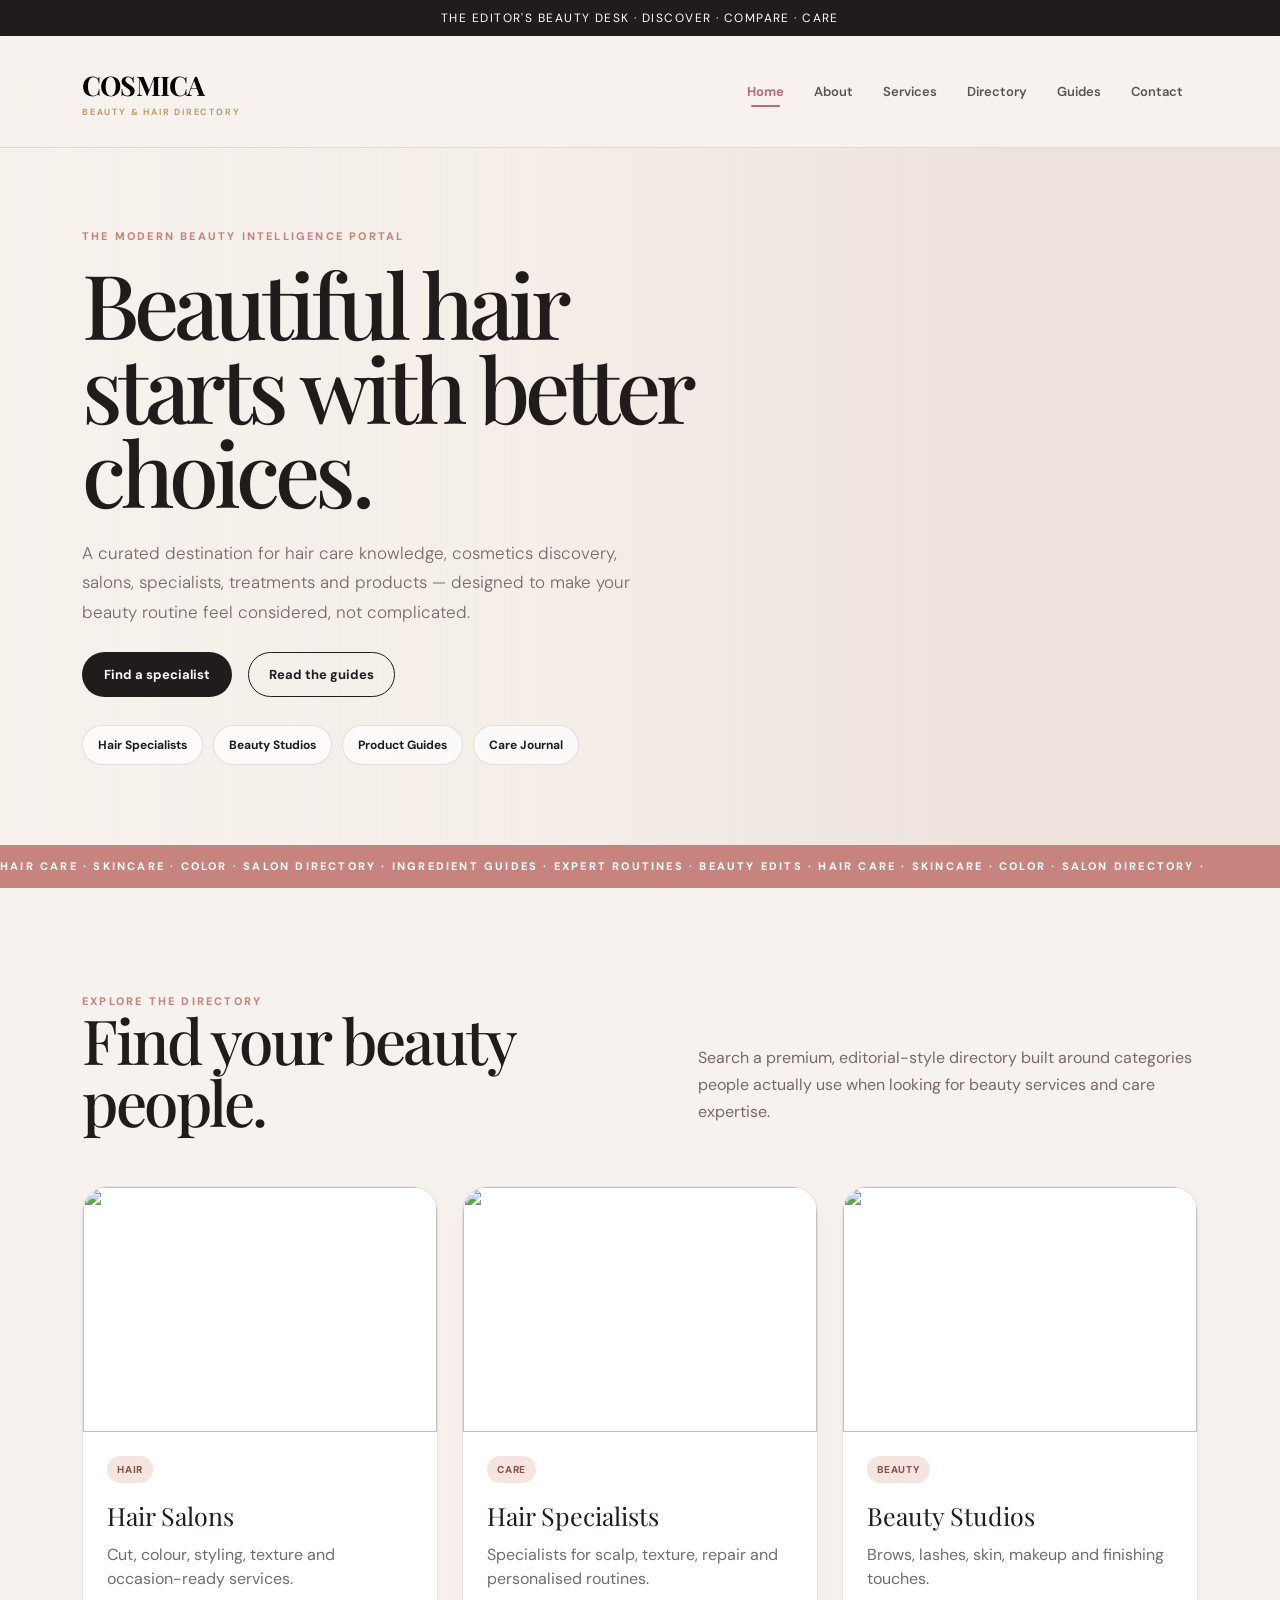
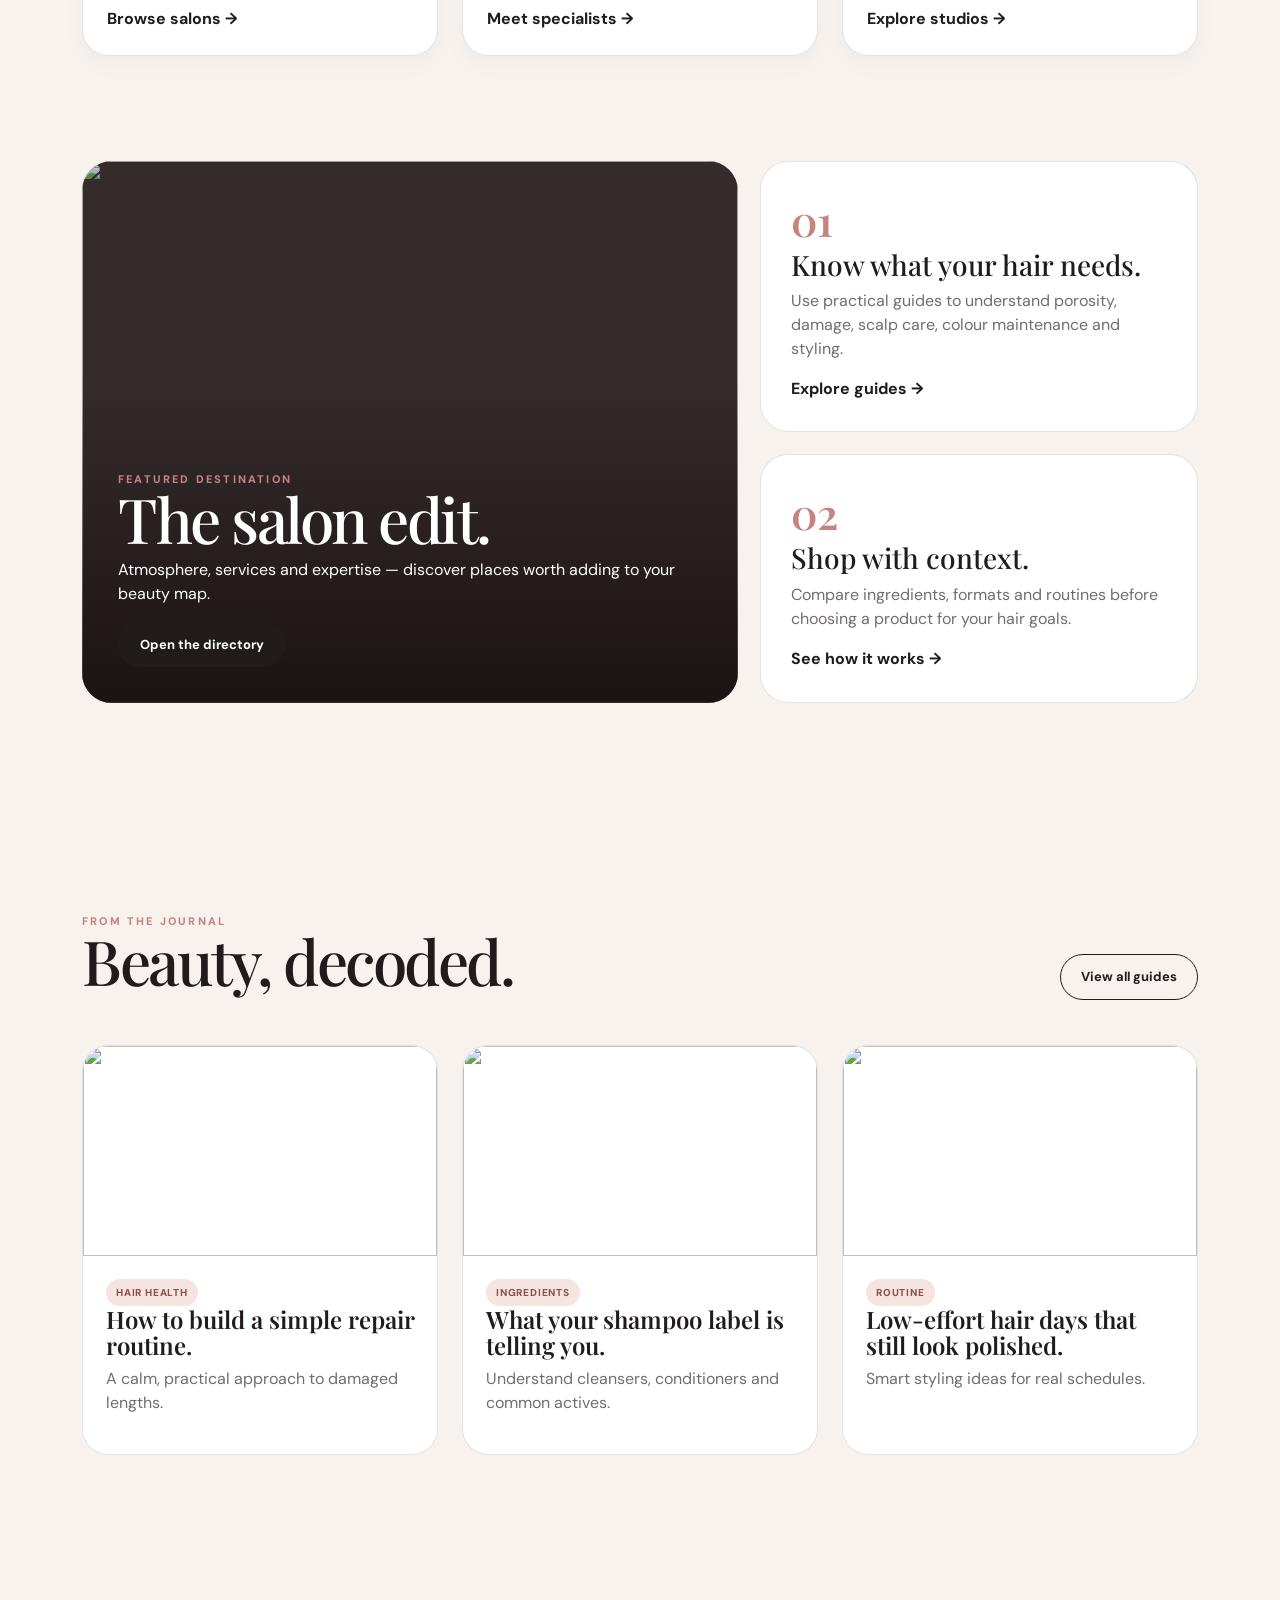
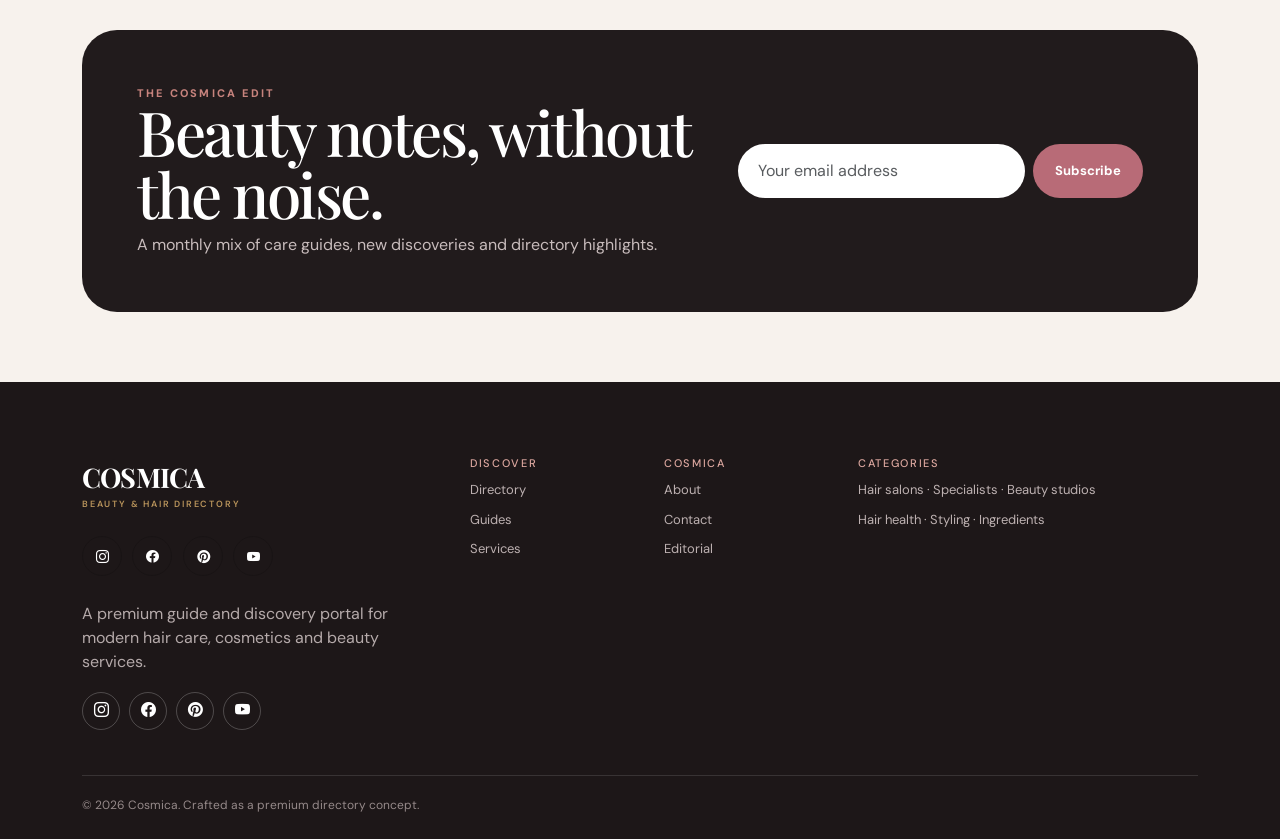
==== index.html @ f4cd4706 "first commit" ====
<!doctype html><html lang="en"><head><meta charset="utf-8"><meta name="viewport" content="width=device-width,initial-scale=1"><meta name="description" content="Cosmica — premium cosmetics and hair care guide and directory portal."><title>Cosmica — Beauty, Hair & Care Directory</title><link href="https://cdn.jsdelivr.net/npm/bootstrap@5.3.3/dist/css/bootstrap.min.css" rel="stylesheet"><link rel="stylesheet" href="assets/css/style.css"><link rel="stylesheet" href="https://cdn.jsdelivr.net/npm/bootstrap-icons@1.11.3/font/bootstrap-icons.min.css">  <link rel="icon" type="image/svg+xml" href="assets/favicon.svg">
</head><body>
<div class="announcement">THE EDITOR'S BEAUTY DESK · DISCOVER · COMPARE · CARE</div>
<nav class="navbar navbar-expand-lg sticky-top"><div class="container py-3"><a class="navbar-brand" href="index.html">COSMICA<small>BEAUTY & HAIR DIRECTORY</small></a><button class="navbar-toggler" data-bs-toggle="collapse" data-bs-target="#nav"><span class="navbar-toggler-icon"></span></button><div id="nav" class="collapse navbar-collapse"><ul class="navbar-nav ms-auto align-items-lg-center"><li><a class="nav-link" href="index.html" active" aria-current="page">Home</a></li><li><a class="nav-link" href="about.html">About</a></li><li><a class="nav-link" href="services.html">Services</a></li><li><a class="nav-link" href="directory.html">Directory</a></li><li><a class="nav-link" href="guides.html">Guides</a></li><li><a class="nav-link" href="contact.html">Contact</a></li></ul></div></div></nav>
<header class="hero"><div class="container"><div class="hero-content reveal"><div class="eyebrow">The modern beauty intelligence portal</div><h1>Beautiful hair starts with better choices.</h1><p class="lead">A curated destination for hair care knowledge, cosmetics discovery, salons, specialists, treatments and products — designed to make your beauty routine feel considered, not complicated.</p><div class="d-flex flex-wrap gap-3 mt-4"><a class="btn-premium" href="directory.html">Find a specialist</a><a class="btn-outline-premium" href="guides.html">Read the guides</a></div><div class="hero-pills"><span class="pill">Hair Specialists</span><span class="pill">Beauty Studios</span><span class="pill">Product Guides</span><span class="pill">Care Journal</span></div></div></div></header>
<div class="marquee"><span>HAIR CARE · SKINCARE · COLOR · SALON DIRECTORY · INGREDIENT GUIDES · EXPERT ROUTINES · BEAUTY EDITS · HAIR CARE · SKINCARE · COLOR · SALON DIRECTORY · </span></div>
<section class="section"><div class="container"><div class="section-head reveal"><div><div class="eyebrow">Explore the directory</div><h2>Find your beauty people.</h2></div><p>Search a premium, editorial-style directory built around categories people actually use when looking for beauty services and care expertise.</p></div><div class="row g-4"><div class="col-lg-4 reveal"><div class="directory-card"><img class="card-img" src="https://images.unsplash.com/photo-1560066984-138dadb4c035?auto=format&fit=crop&w=1000&q=85"><div class="card-body"><span class="tag">Hair</span><div class="card-title">Hair Salons</div><p class="muted">Cut, colour, styling, texture and occasion-ready services.</p><a href="directory.html" class="fw-bold">Browse salons →</a></div></div></div><div class="col-lg-4 reveal"><div class="directory-card"><img class="card-img" src="https://images.unsplash.com/photo-1595476108010-b4d1f102b1b1?auto=format&fit=crop&w=1000&q=85"><div class="card-body"><span class="tag">Care</span><div class="card-title">Hair Specialists</div><p class="muted">Specialists for scalp, texture, repair and personalised routines.</p><a href="directory.html" class="fw-bold">Meet specialists →</a></div></div></div><div class="col-lg-4 reveal"><div class="directory-card"><img class="card-img" src="https://images.unsplash.com/photo-1596462502278-27bfdc403348?auto=format&fit=crop&w=1000&q=85"><div class="card-body"><span class="tag">Beauty</span><div class="card-title">Beauty Studios</div><p class="muted">Brows, lashes, skin, makeup and finishing touches.</p><a href="directory.html" class="fw-bold">Explore studios →</a></div></div></div></div></div></section>
<section class="section pt-0"><div class="container"><div class="feature-grid"><div class="feature-panel reveal"><img src="https://images.unsplash.com/photo-1521590832167-7bcbfaa6381f?auto=format&fit=crop&w=1200&q=85"><div class="overlay"><span class="eyebrow">Featured destination</span><h2 class="text-white">The salon edit.</h2><p>Atmosphere, services and expertise — discover places worth adding to your beauty map.</p><a class="btn-premium align-self-start" href="directory.html">Open the directory</a></div></div><div class="mini-stack"><div class="mini-card reveal"><div class="num">01</div><h3 class="serif">Know what your hair needs.</h3><p class="muted">Use practical guides to understand porosity, damage, scalp care, colour maintenance and styling.</p><a class="fw-bold" href="guides.html">Explore guides →</a></div><div class="mini-card reveal"><div class="num">02</div><h3 class="serif">Shop with context.</h3><p class="muted">Compare ingredients, formats and routines before choosing a product for your hair goals.</p><a class="fw-bold" href="services.html">See how it works →</a></div></div></div></div></section>
<section class="section"><div class="container"><div class="section-head reveal"><div><div class="eyebrow">From the journal</div><h2>Beauty, decoded.</h2></div><a href="guides.html" class="btn-outline-premium">View all guides</a></div><div class="row g-4"><div class="col-md-4 reveal"><article class="article"><img src="https://images.unsplash.com/photo-1522337360788-8b13dee7a37e?auto=format&fit=crop&w=1000&q=85"><div class="article-body"><span class="tag">Hair health</span><h3>How to build a simple repair routine.</h3><p class="muted">A calm, practical approach to damaged lengths.</p></div></article></div><div class="col-md-4 reveal"><article class="article"><img src="https://images.unsplash.com/photo-1556229010-6c3f2c9ca5f8?auto=format&fit=crop&w=1000&q=85"><div class="article-body"><span class="tag">Ingredients</span><h3>What your shampoo label is telling you.</h3><p class="muted">Understand cleansers, conditioners and common actives.</p></div></article></div><div class="col-md-4 reveal"><article class="article"><img src="https://images.unsplash.com/photo-1598440947619-2c35fc9aa908?auto=format&fit=crop&w=1000&q=85"><div class="article-body"><span class="tag">Routine</span><h3>Low-effort hair days that still look polished.</h3><p class="muted">Smart styling ideas for real schedules.</p></div></article></div></div></div></section>
<section class="section-sm"><div class="container"><div class="newsletter reveal"><div class="row align-items-center g-4"><div class="col-lg-7"><div class="eyebrow">The Cosmica edit</div><h2 class="text-white mb-2">Beauty notes, without the noise.</h2><p class="mb-0" style="color:#c8bcbc">A monthly mix of care guides, new discoveries and directory highlights.</p></div><div class="col-lg-5"><form class="d-flex gap-2"><input class="form-control" placeholder="Your email address"><button class="btn-premium subscribe-btn" type="button">Subscribe</button></form></div></div></div></div></section>
<footer class="footer"><div class="container"><div class="row g-5"><div class="col-lg-4 footer-col-responsive"><div class="navbar-brand text-white">COSMICA<small>BEAUTY & HAIR DIRECTORY</small>
<div class="cosmica-socials-final footer-social-final mt-3">
  <a href="#" aria-label="Instagram"><i class="bi bi-instagram"></i></a>
  <a href="#" aria-label="Facebook"><i class="bi bi-facebook"></i></a>
  <a href="#" aria-label="Pinterest"><i class="bi bi-pinterest"></i></a>
  <a href="#" aria-label="YouTube"><i class="bi bi-youtube"></i></a>
</div>
</div><p class="mt-3" style="color:#b5aaaa;max-width:330px">A premium guide and discovery portal for modern hair care, cosmetics and beauty services.</p><div class="cosmica-socials footer-socials"><a href="#" aria-label="Instagram"><i class="bi bi-instagram"></i></a><a href="#" aria-label="Facebook"><i class="bi bi-facebook"></i></a><a href="#" aria-label="Pinterest"><i class="bi bi-pinterest"></i></a><a href="#" aria-label="YouTube"><i class="bi bi-youtube"></i></a></div></div><div class="col-6 col-lg-2 footer-col-responsive"><h6>Discover</h6><a href="directory.html">Directory</a><a href="guides.html">Guides</a><a href="services.html">Services</a></div><div class="col-6 col-lg-2 footer-col-responsive"><h6>Cosmica</h6><a href="about.html">About</a><a href="contact.html">Contact</a><a href="#">Editorial</a></div><div class="col-lg-4 footer-col-responsive"><h6>Categories</h6><a href="directory.html">Hair salons · Specialists · Beauty studios</a><a href="guides.html">Hair health · Styling · Ingredients</a></div></div><div class="footer-bottom">© <span data-year></span> Cosmica. Crafted as a premium directory concept.</div></div></footer><button class="scroll-top">↑</button><script src="https://cdn.jsdelivr.net/npm/bootstrap@5.3.3/dist/js/bootstrap.bundle.min.js"></script><script src="assets/js/main.js"></script></body></html>
---- assets/css/style.css ----
@import url('https://fonts.googleapis.com/css2?family=DM+Sans:wght@400;500;600;700&family=Playfair+Display:wght@500;600;700&display=swap');
:root{--ink:#211b1c;--cream:#f7f2ed;--rose:#c7837d;--rose2:#e7b7ae;--gold:#b9945b;--muted:#766b6b;--white:#fff;--line:rgba(33,27,28,.12);--shadow:0 24px 70px rgba(47,28,29,.12)}*{box-sizing:border-box}html{scroll-behavior:smooth}body{margin:0;background:var(--cream);color:var(--ink);font-family:'DM Sans',sans-serif}a{text-decoration:none;color:inherit}.serif{font-family:'Playfair Display',serif}.announcement{background:var(--ink);color:#fff;text-align:center;padding:9px;font-size:12px;letter-spacing:.12em;text-transform:uppercase}.navbar{background:rgba(247,242,237,.88);backdrop-filter:blur(18px);border-bottom:1px solid var(--line)}.navbar-brand{font-family:'Playfair Display',serif;font-size:27px;font-weight:700;letter-spacing:-.03em}.navbar-brand small{font:600 9px 'DM Sans';letter-spacing:.2em;display:block;color:var(--gold)}.nav-link{font-size:13px;font-weight:600;margin:0 7px}.nav-link:hover{color:var(--rose)}.btn-premium{background:var(--ink);color:#fff;border:0;border-radius:100px;padding:13px 22px;font-weight:700;font-size:13px}.btn-premium:hover{background:var(--rose);color:#fff}.btn-outline-premium{border:1px solid var(--ink);border-radius:100px;padding:12px 20px;font-weight:700;font-size:13px}.hero{min-height:690px;display:flex;align-items:center;position:relative;overflow:hidden;background:#eee2dc}.hero:before{content:'';position:absolute;inset:0;background:linear-gradient(90deg,rgba(247,242,237,.98) 0%,rgba(247,242,237,.75) 42%,rgba(247,242,237,.05) 78%),url('https://images.unsplash.com/photo-1522335789203-aabd1fc54bc9?auto=format&fit=crop&w=1800&q=85') center/cover}.hero-content{position:relative;z-index:1;max-width:620px;padding:80px 0}.eyebrow{font-size:11px;letter-spacing:.2em;text-transform:uppercase;font-weight:800;color:var(--rose)}h1{font-family:'Playfair Display',serif;font-size:clamp(52px,7vw,92px);line-height:.94;letter-spacing:-.055em;margin:17px 0 25px}h2{font-family:'Playfair Display',serif;font-size:clamp(38px,5vw,62px);line-height:1;letter-spacing:-.04em}.lead{font-size:17px;line-height:1.75;color:var(--muted);max-width:570px}.hero-pills{display:flex;gap:10px;flex-wrap:wrap;margin-top:28px}.pill{padding:10px 15px;background:rgba(255,255,255,.7);border:1px solid var(--line);border-radius:100px;font-size:12px;font-weight:700}.section{padding:105px 0}.section-sm{padding:70px 0}.section-head{display:flex;justify-content:space-between;gap:30px;align-items:end;margin-bottom:45px}.section-head p{max-width:500px;color:var(--muted);line-height:1.7}.directory-card{height:100%;background:#fff;border:1px solid var(--line);border-radius:26px;overflow:hidden;transition:.35s;box-shadow:0 8px 25px rgba(0,0,0,.03)}.directory-card:hover{transform:translateY(-8px);box-shadow:var(--shadow)}.card-img{height:245px;object-fit:cover;width:100%}.card-body{padding:24px}.tag{display:inline-flex;padding:6px 10px;border-radius:100px;background:#f5e4e0;color:#8b514d;font-size:10px;font-weight:800;text-transform:uppercase;letter-spacing:.08em}.card-title{font-family:'Playfair Display',serif;font-size:25px;margin:14px 0 8px}.muted{color:var(--muted)}.rating{font-size:12px;color:#a27439}.feature-grid{display:grid;grid-template-columns:1.2fr .8fr;gap:22px}.feature-panel{border-radius:30px;overflow:hidden;position:relative;min-height:520px;background:#342b2c;color:#fff}.feature-panel img{width:100%;height:100%;object-fit:cover;opacity:.78}.feature-panel .overlay{position:absolute;inset:0;background:linear-gradient(0deg,rgba(20,13,14,.8),transparent 60%);padding:36px;display:flex;flex-direction:column;justify-content:end}.mini-stack{display:grid;gap:22px}.mini-card{background:#fff;border:1px solid var(--line);border-radius:28px;padding:30px;min-height:249px}.mini-card .num{font:600 42px 'Playfair Display';color:var(--rose)}.article{background:#fff;border-radius:26px;overflow:hidden;border:1px solid var(--line);height:100%}.article img{height:210px;width:100%;object-fit:cover}.article-body{padding:23px}.article-body h3{font:600 24px 'Playfair Display';line-height:1.1}.newsletter{background:var(--ink);color:#fff;border-radius:35px;padding:55px}.newsletter .form-control{border-radius:100px;padding:15px 20px;border:0}.footer{background:#1d1718;color:#fff;padding:75px 0 25px}.footer a{color:#bdb1b1;font-size:13px;display:block;margin:10px 0}.footer h6{font-size:11px;letter-spacing:.15em;text-transform:uppercase;color:#dca79f}.footer-bottom{border-top:1px solid rgba(255,255,255,.12);margin-top:45px;padding-top:20px;color:#958989;font-size:12px}.page-hero{padding:95px 0;background:linear-gradient(135deg,#efe0da,#f8f4f0);border-bottom:1px solid var(--line)}.page-hero h1{font-size:clamp(48px,7vw,78px);margin-bottom:18px}.filterbar{background:#fff;border:1px solid var(--line);padding:15px;border-radius:100px;display:flex;gap:10px;align-items:center}.filterbar input,.filterbar select{border:0;background:transparent;outline:0;font-size:13px;padding:8px 14px}.stat{padding:25px;border:1px solid var(--line);border-radius:22px;background:#fff}.stat strong{display:block;font:600 42px 'Playfair Display'}.faq{border-bottom:1px solid var(--line);padding:22px 0}.faq summary{cursor:pointer;font:600 21px 'Playfair Display'}.faq p{color:var(--muted);line-height:1.7;max-width:750px;padding-top:12px}.contact-box{background:#fff;border-radius:30px;padding:40px;border:1px solid var(--line)}.form-control,.form-select{border-radius:14px;padding:13px 15px;border:1px solid var(--line);background:#fff}.scroll-top{position:fixed;right:22px;bottom:22px;width:44px;height:44px;border-radius:50%;border:0;background:var(--ink);color:#fff;z-index:20;opacity:0;transform:translateY(15px);transition:.3s}.scroll-top.show{opacity:1;transform:none}.reveal{opacity:0;transform:translateY(30px);transition:.7s ease}.reveal.visible{opacity:1;transform:none}.marquee{overflow:hidden;white-space:nowrap;background:var(--rose);color:#fff;padding:13px 0;font-size:11px;font-weight:800;letter-spacing:.2em}.marquee span{display:inline-block;padding-right:50px;animation:marquee 24s linear infinite}@keyframes marquee{to{transform:translateX(-100%)}}@media(max-width:991px){.hero{min-height:650px}.hero:before{background:linear-gradient(90deg,rgba(247,242,237,.98),rgba(247,242,237,.72)),url('https://images.unsplash.com/photo-1522335789203-aabd1fc54bc9?auto=format&fit=crop&w=1400&q=80') center/cover}.feature-grid{grid-template-columns:1fr}.section{padding:75px 0}.navbar .btn-premium{margin-top:10px}.filterbar{border-radius:20px;flex-wrap:wrap}.filterbar input,.filterbar select{width:100%;border-bottom:1px solid var(--line)}}@media(max-width:575px){h1{font-size:52px}.hero-content{padding:55px 0}.section-head{display:block}.section-head h2{margin-bottom:18px}.newsletter{padding:35px 22px}.page-hero{padding:70px 0}}

/* ================= COSMICA REQUESTED UPDATES ================= */
/* 1. Home subscribe button */
.newsletter .subscribe-btn{background:#b86b77!important;color:#fff!important;border-color:#b86b77!important}
.newsletter .subscribe-btn:hover{background:#8f4f5b!important;border-color:#8f4f5b!important;color:#fff!important}
/* 4. Active menu */
.nav-link.active{color:#b86b77!important;font-weight:800!important;position:relative}
.nav-link.active:after{content:"";position:absolute;left:7px;right:7px;bottom:2px;height:2px;background:#b86b77;border-radius:5px}
/* 5. Footer responsive */
@media (min-width:576px) and (max-width:991.98px){.footer .row>.footer-col-responsive{width:50%!important;flex:0 0 50%!important}}
@media (max-width:575.98px){.footer .row>.footer-col-responsive{width:100%!important;flex:0 0 100%!important}}
/* Social icons */
.cosmica-socials{display:flex;gap:9px;align-items:center;flex-wrap:wrap;margin-top:18px}
.cosmica-socials a{width:38px!important;height:38px;display:inline-flex!important;align-items:center;justify-content:center;border:1px solid rgba(255,255,255,.22);border-radius:50%;color:#fff!important;margin:0!important;font-size:15px!important;transition:all .25s ease}
.cosmica-socials a:hover{background:#b86b77;border-color:#b86b77;color:#fff!important;transform:translateY(-4px)}
/* Related sections */
.related-section{padding:95px 0;background:#f0e7e2}
.related-card{height:100%;background:#fff;border:1px solid var(--line);border-radius:26px;padding:30px;transition:.3s;box-shadow:0 8px 25px rgba(0,0,0,.03)}
.related-card:hover{transform:translateY(-8px);box-shadow:var(--shadow)}
.related-card .related-icon{font-size:30px;color:#c7837d;margin-bottom:20px}
/* Contact map */
.map-section{padding:0 0 95px}
.map-frame{height:430px;border:0;width:100%;border-radius:30px;display:block}
/* Directory submission */
.submission-section{padding:95px 0;background:#211b1c;color:#fff}
.submission-section .submission-box{border:1px solid rgba(255,255,255,.15);border-radius:30px;padding:45px}

/* =========================================================
   COSMICA FINAL UI FIXES
   ========================================================= */

/* 1. Strong active navigation state */
.navbar .nav-link.active,
.navbar .nav-link[aria-current="page"] {
  color: #b86b77 !important;
  font-weight: 700 !important;
  position: relative;
}
.navbar .nav-link.active::after,
.navbar .nav-link[aria-current="page"]::after {
  content: "";
  position: absolute;
  left: .75rem;
  right: .75rem;
  bottom: .15rem;
  height: 2px;
  border-radius: 99px;
  background: #b86b77;
}

/* 3. Contact map / submissions */
.contact-map-section {
  padding-top: 5rem !important;
  padding-bottom: 5rem !important;
}
.contact-map-section .map-wrap {
  height: 100%;
  min-height: 560px;
}
.contact-map-section iframe {
  width: 100%;
  height: 100%;
  min-height: 560px;
  border: 0;
}
.directory-submissions-final {
  margin-top: 0;
  padding: 5rem 0;
}
.cosmica-socials-final {
  display: flex;
  gap: .65rem;
  flex-wrap: wrap;
}
.cosmica-socials-final a {
  width: 40px;
  height: 40px;
  display: inline-flex;
  align-items: center;
  justify-content: center;
  border-radius: 50%;
  border: 1px solid rgba(0,0,0,.15);
  color: inherit;
  text-decoration: none;
  transition: all .25s ease;
}
.cosmica-socials-final a:hover {
  background: #b86b77;
  border-color: #b86b77;
  color: #fff;
  transform: translateY(-4px);
}

/* Remove obsolete Keep Exploring block if present */
.keep-exploring,
.keep-exploring-section,
.cosmica-related-section {
  display: none !important;
}

/* 4. Footer links hover */
footer a:not(.cosmica-socials-final a) {
  transition: color .25s ease, transform .25s ease;
}
footer a:not(.cosmica-socials-final a):hover {
  color: #b86b77 !important;
  transform: translateX(4px);
}

/* 5. Other inner pages: four balanced content sections */
.inner-related-final {
  padding: 5rem 0;
}
.inner-related-final .related-card {
  height: 100%;
  border-radius: 22px;
  overflow: hidden;
  background: #fff;
  box-shadow: 0 15px 45px rgba(25,18,22,.08);
  transition: transform .3s ease, box-shadow .3s ease;
}
.inner-related-final .related-card:hover {
  transform: translateY(-7px);
  box-shadow: 0 24px 55px rgba(25,18,22,.14);
}
.inner-related-final .related-card img {
  width: 100%;
  height: 220px;
  object-fit: cover;
  display: block;
}
.inner-related-final .related-content {
  padding: 1.4rem;
}
.inner-related-final .related-label {
  font-size: .72rem;
  letter-spacing: .12em;
  text-transform: uppercase;
  font-weight: 700;
  opacity: .65;
}
@media (max-width: 991.98px) {
  .contact-map-section .map-wrap,
  .contact-map-section iframe {
    min-height: 420px;
  }
}
@media (max-width: 575.98px) {
  .contact-map-section .map-wrap,
  .contact-map-section iframe {
    min-height: 340px;
  }
}

/* =========================================================
   FINAL PAGE STRUCTURE
   Non-home / non-contact pages: hero + one related-content
   section only. No generic "More from Cosmica" section.
   ========================================================= */
.inner-related-content {
  padding: 5rem 0;
}
.inner-related-card {
  overflow: hidden;
  border-radius: 24px;
  background: #fff;
  box-shadow: 0 18px 50px rgba(25,18,22,.08);
  transition: transform .3s ease, box-shadow .3s ease;
}
.inner-related-card:hover {
  transform: translateY(-8px);
  box-shadow: 0 26px 60px rgba(25,18,22,.14);
}
.inner-related-card img {
  width: 100%;
  height: 230px;
  object-fit: cover;
  display: block;
}
.inner-related-card-body {
  padding: 1.5rem;
}
.inner-related-card-body h3 {
  margin: .5rem 0 1.25rem;
  font-size: 1.35rem;
}
.inner-related-label {
  font-size: .7rem;
  text-transform: uppercase;
  letter-spacing: .14em;
  font-weight: 700;
  opacity: .62;
}
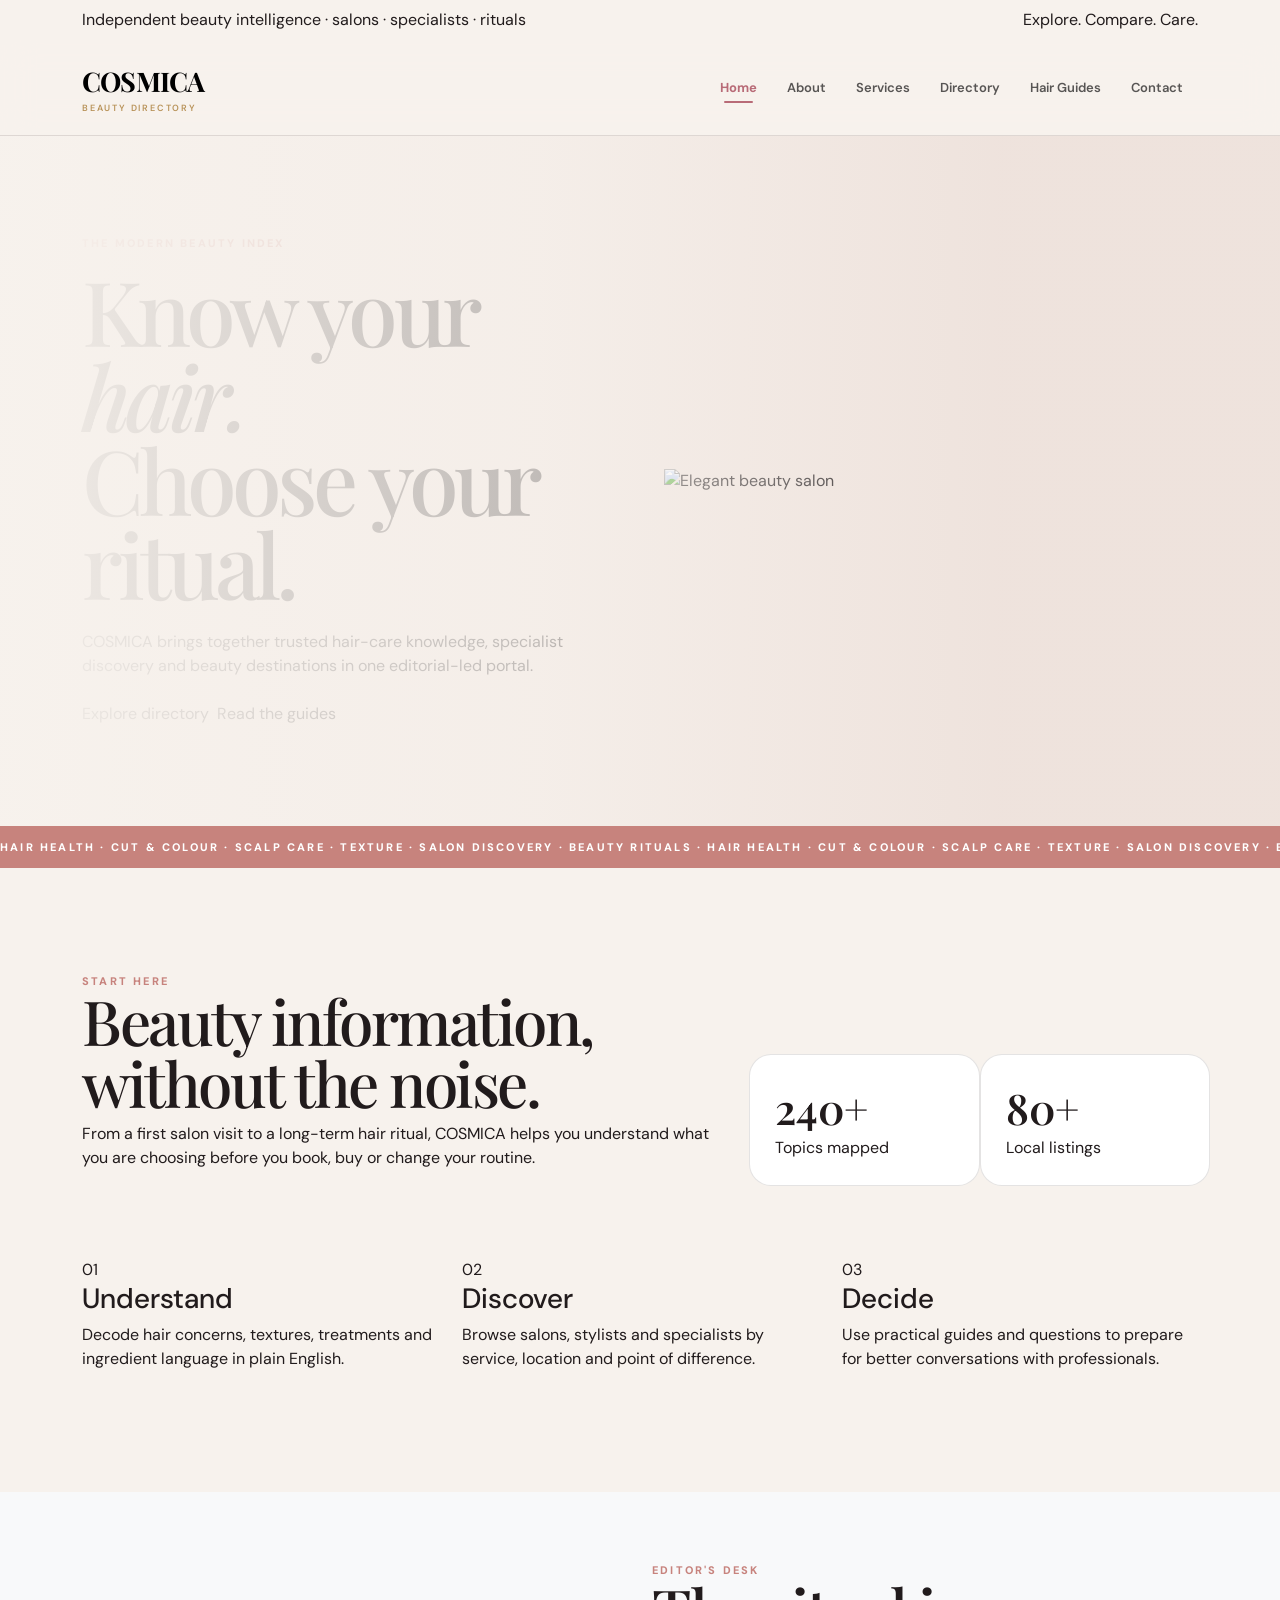
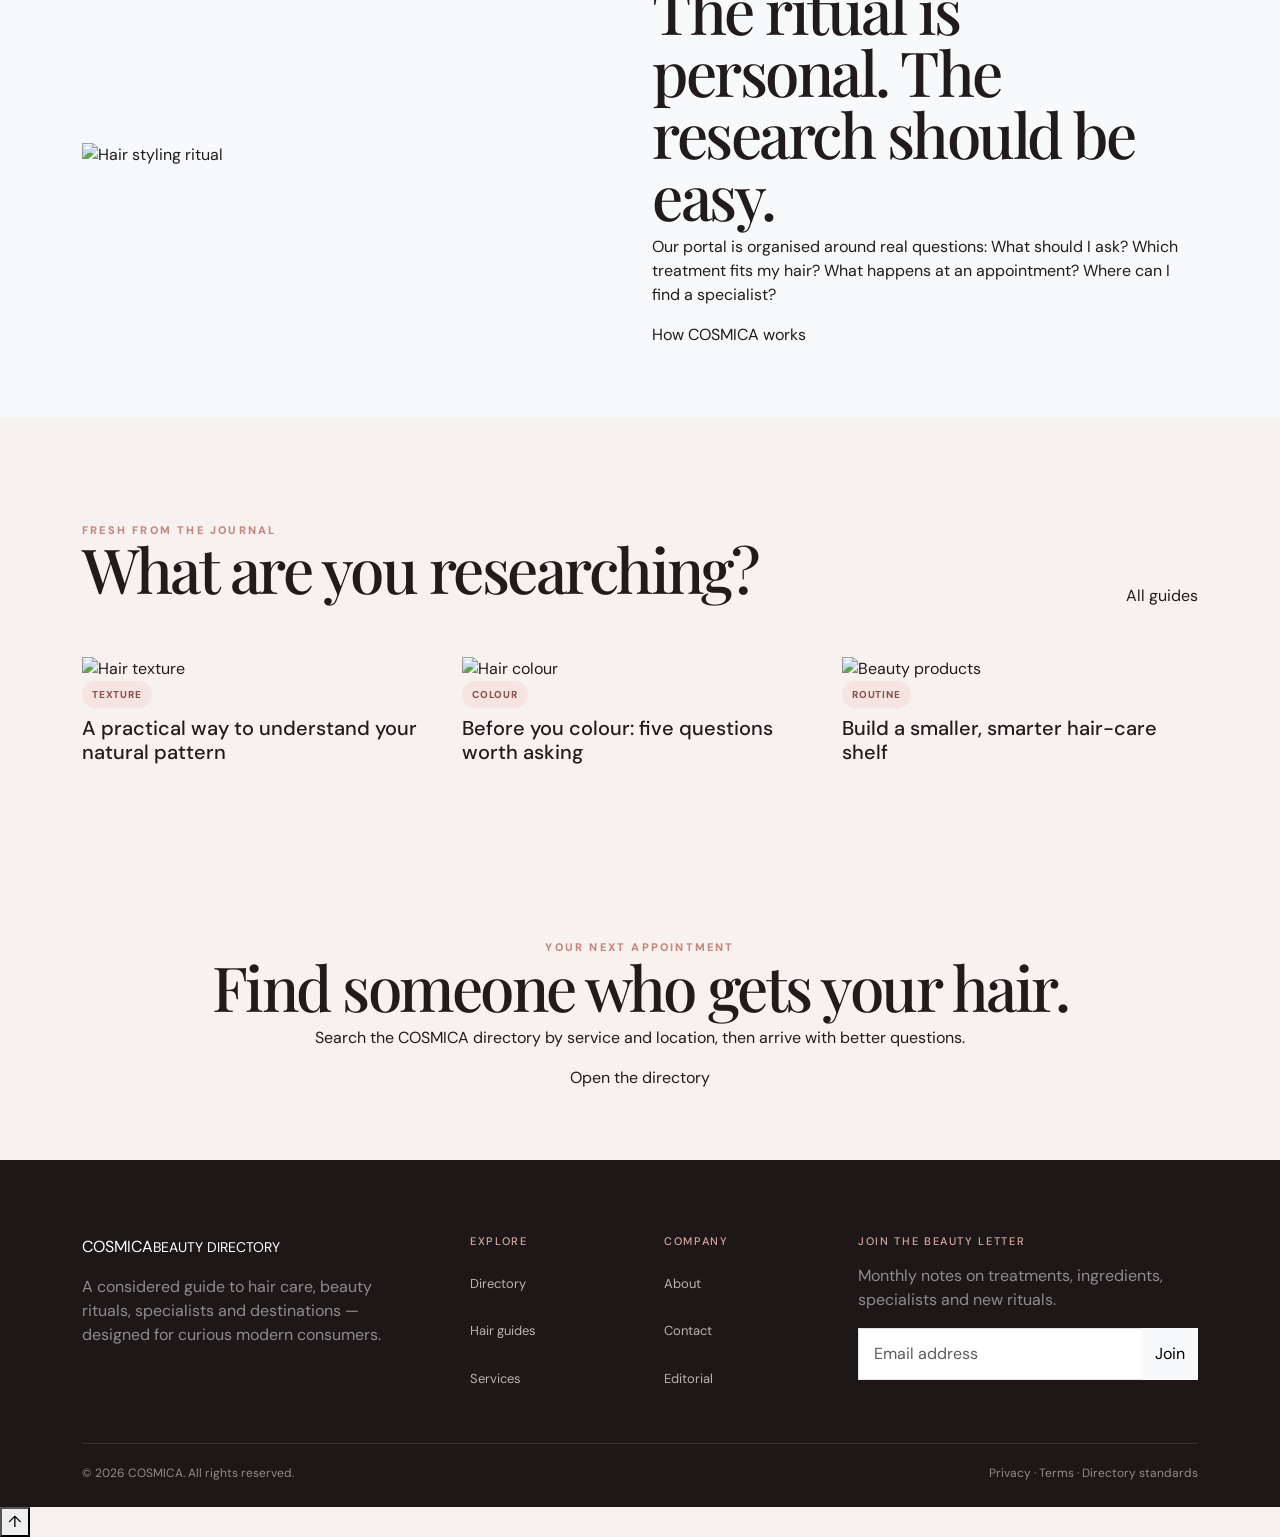
==== commit 3382848e: "commit" ====
--- a/index.html
+++ b/index.html
@@ -1,18 +1,33 @@
-<!doctype html><html lang="en"><head><meta charset="utf-8"><meta name="viewport" content="width=device-width,initial-scale=1"><meta name="description" content="Cosmica — premium cosmetics and hair care guide and directory portal."><title>Cosmica — Beauty, Hair & Care Directory</title><link href="https://cdn.jsdelivr.net/npm/bootstrap@5.3.3/dist/css/bootstrap.min.css" rel="stylesheet"><link rel="stylesheet" href="assets/css/style.css"><link rel="stylesheet" href="https://cdn.jsdelivr.net/npm/bootstrap-icons@1.11.3/font/bootstrap-icons.min.css">  <link rel="icon" type="image/svg+xml" href="assets/favicon.svg">
-</head><body>
-<div class="announcement">THE EDITOR'S BEAUTY DESK · DISCOVER · COMPARE · CARE</div>
-<nav class="navbar navbar-expand-lg sticky-top"><div class="container py-3"><a class="navbar-brand" href="index.html">COSMICA<small>BEAUTY & HAIR DIRECTORY</small></a><button class="navbar-toggler" data-bs-toggle="collapse" data-bs-target="#nav"><span class="navbar-toggler-icon"></span></button><div id="nav" class="collapse navbar-collapse"><ul class="navbar-nav ms-auto align-items-lg-center"><li><a class="nav-link" href="index.html" active" aria-current="page">Home</a></li><li><a class="nav-link" href="about.html">About</a></li><li><a class="nav-link" href="services.html">Services</a></li><li><a class="nav-link" href="directory.html">Directory</a></li><li><a class="nav-link" href="guides.html">Guides</a></li><li><a class="nav-link" href="contact.html">Contact</a></li></ul></div></div></nav>
-<header class="hero"><div class="container"><div class="hero-content reveal"><div class="eyebrow">The modern beauty intelligence portal</div><h1>Beautiful hair starts with better choices.</h1><p class="lead">A curated destination for hair care knowledge, cosmetics discovery, salons, specialists, treatments and products — designed to make your beauty routine feel considered, not complicated.</p><div class="d-flex flex-wrap gap-3 mt-4"><a class="btn-premium" href="directory.html">Find a specialist</a><a class="btn-outline-premium" href="guides.html">Read the guides</a></div><div class="hero-pills"><span class="pill">Hair Specialists</span><span class="pill">Beauty Studios</span><span class="pill">Product Guides</span><span class="pill">Care Journal</span></div></div></div></header>
-<div class="marquee"><span>HAIR CARE · SKINCARE · COLOR · SALON DIRECTORY · INGREDIENT GUIDES · EXPERT ROUTINES · BEAUTY EDITS · HAIR CARE · SKINCARE · COLOR · SALON DIRECTORY · </span></div>
-<section class="section"><div class="container"><div class="section-head reveal"><div><div class="eyebrow">Explore the directory</div><h2>Find your beauty people.</h2></div><p>Search a premium, editorial-style directory built around categories people actually use when looking for beauty services and care expertise.</p></div><div class="row g-4"><div class="col-lg-4 reveal"><div class="directory-card"><img class="card-img" src="https://images.unsplash.com/photo-1560066984-138dadb4c035?auto=format&fit=crop&w=1000&q=85"><div class="card-body"><span class="tag">Hair</span><div class="card-title">Hair Salons</div><p class="muted">Cut, colour, styling, texture and occasion-ready services.</p><a href="directory.html" class="fw-bold">Browse salons →</a></div></div></div><div class="col-lg-4 reveal"><div class="directory-card"><img class="card-img" src="https://images.unsplash.com/photo-1595476108010-b4d1f102b1b1?auto=format&fit=crop&w=1000&q=85"><div class="card-body"><span class="tag">Care</span><div class="card-title">Hair Specialists</div><p class="muted">Specialists for scalp, texture, repair and personalised routines.</p><a href="directory.html" class="fw-bold">Meet specialists →</a></div></div></div><div class="col-lg-4 reveal"><div class="directory-card"><img class="card-img" src="https://images.unsplash.com/photo-1596462502278-27bfdc403348?auto=format&fit=crop&w=1000&q=85"><div class="card-body"><span class="tag">Beauty</span><div class="card-title">Beauty Studios</div><p class="muted">Brows, lashes, skin, makeup and finishing touches.</p><a href="directory.html" class="fw-bold">Explore studios →</a></div></div></div></div></div></section>
-<section class="section pt-0"><div class="container"><div class="feature-grid"><div class="feature-panel reveal"><img src="https://images.unsplash.com/photo-1521590832167-7bcbfaa6381f?auto=format&fit=crop&w=1200&q=85"><div class="overlay"><span class="eyebrow">Featured destination</span><h2 class="text-white">The salon edit.</h2><p>Atmosphere, services and expertise — discover places worth adding to your beauty map.</p><a class="btn-premium align-self-start" href="directory.html">Open the directory</a></div></div><div class="mini-stack"><div class="mini-card reveal"><div class="num">01</div><h3 class="serif">Know what your hair needs.</h3><p class="muted">Use practical guides to understand porosity, damage, scalp care, colour maintenance and styling.</p><a class="fw-bold" href="guides.html">Explore guides →</a></div><div class="mini-card reveal"><div class="num">02</div><h3 class="serif">Shop with context.</h3><p class="muted">Compare ingredients, formats and routines before choosing a product for your hair goals.</p><a class="fw-bold" href="services.html">See how it works →</a></div></div></div></div></section>
-<section class="section"><div class="container"><div class="section-head reveal"><div><div class="eyebrow">From the journal</div><h2>Beauty, decoded.</h2></div><a href="guides.html" class="btn-outline-premium">View all guides</a></div><div class="row g-4"><div class="col-md-4 reveal"><article class="article"><img src="https://images.unsplash.com/photo-1522337360788-8b13dee7a37e?auto=format&fit=crop&w=1000&q=85"><div class="article-body"><span class="tag">Hair health</span><h3>How to build a simple repair routine.</h3><p class="muted">A calm, practical approach to damaged lengths.</p></div></article></div><div class="col-md-4 reveal"><article class="article"><img src="https://images.unsplash.com/photo-1556229010-6c3f2c9ca5f8?auto=format&fit=crop&w=1000&q=85"><div class="article-body"><span class="tag">Ingredients</span><h3>What your shampoo label is telling you.</h3><p class="muted">Understand cleansers, conditioners and common actives.</p></div></article></div><div class="col-md-4 reveal"><article class="article"><img src="https://images.unsplash.com/photo-1598440947619-2c35fc9aa908?auto=format&fit=crop&w=1000&q=85"><div class="article-body"><span class="tag">Routine</span><h3>Low-effort hair days that still look polished.</h3><p class="muted">Smart styling ideas for real schedules.</p></div></article></div></div></div></section>
-<section class="section-sm"><div class="container"><div class="newsletter reveal"><div class="row align-items-center g-4"><div class="col-lg-7"><div class="eyebrow">The Cosmica edit</div><h2 class="text-white mb-2">Beauty notes, without the noise.</h2><p class="mb-0" style="color:#c8bcbc">A monthly mix of care guides, new discoveries and directory highlights.</p></div><div class="col-lg-5"><form class="d-flex gap-2"><input class="form-control" placeholder="Your email address"><button class="btn-premium subscribe-btn" type="button">Subscribe</button></form></div></div></div></div></section>
-<footer class="footer"><div class="container"><div class="row g-5"><div class="col-lg-4 footer-col-responsive"><div class="navbar-brand text-white">COSMICA<small>BEAUTY & HAIR DIRECTORY</small>
-<div class="cosmica-socials-final footer-social-final mt-3">
-  <a href="#" aria-label="Instagram"><i class="bi bi-instagram"></i></a>
-  <a href="#" aria-label="Facebook"><i class="bi bi-facebook"></i></a>
-  <a href="#" aria-label="Pinterest"><i class="bi bi-pinterest"></i></a>
-  <a href="#" aria-label="YouTube"><i class="bi bi-youtube"></i></a>
-</div>
-</div><p class="mt-3" style="color:#b5aaaa;max-width:330px">A premium guide and discovery portal for modern hair care, cosmetics and beauty services.</p><div class="cosmica-socials footer-socials"><a href="#" aria-label="Instagram"><i class="bi bi-instagram"></i></a><a href="#" aria-label="Facebook"><i class="bi bi-facebook"></i></a><a href="#" aria-label="Pinterest"><i class="bi bi-pinterest"></i></a><a href="#" aria-label="YouTube"><i class="bi bi-youtube"></i></a></div></div><div class="col-6 col-lg-2 footer-col-responsive"><h6>Discover</h6><a href="directory.html">Directory</a><a href="guides.html">Guides</a><a href="services.html">Services</a></div><div class="col-6 col-lg-2 footer-col-responsive"><h6>Cosmica</h6><a href="about.html">About</a><a href="contact.html">Contact</a><a href="#">Editorial</a></div><div class="col-lg-4 footer-col-responsive"><h6>Categories</h6><a href="directory.html">Hair salons · Specialists · Beauty studios</a><a href="guides.html">Hair health · Styling · Ingredients</a></div></div><div class="footer-bottom">© <span data-year></span> Cosmica. Crafted as a premium directory concept.</div></div></footer><button class="scroll-top">↑</button><script src="https://cdn.jsdelivr.net/npm/bootstrap@5.3.3/dist/js/bootstrap.bundle.min.js"></script><script src="assets/js/main.js"></script></body></html>
+<!doctype html><html lang="en"><head>
+<meta charset="utf-8"><meta name="viewport" content="width=device-width,initial-scale=1">
+<title>Beauty & Hair-Care Guide | COSMICA</title><meta name="description" content="COSMICA — a premium cosmetics, hair-care guide and beauty directory portal.">
+<link rel="icon" href="assets/img/favicon.svg" type="image/svg+xml">
+<link href="https://cdn.jsdelivr.net/npm/bootstrap@5.3.3/dist/css/bootstrap.min.css" rel="stylesheet">
+<link rel="stylesheet" href="assets/css/style.css"></head><body>
+<div class="topline py-2"><div class="container d-flex justify-content-between"><span>Independent beauty intelligence · salons · specialists · rituals</span><span class="d-none d-md-inline">Explore. Compare. Care.</span></div></div>
+<nav class="navbar navbar-expand-lg sticky-top"><div class="container py-2">
+<a class="navbar-brand brand" href="index.html">COSMICA<small>BEAUTY DIRECTORY</small></a>
+<button class="navbar-toggler border-0" type="button" data-bs-toggle="collapse" data-bs-target="#nav"><span class="navbar-toggler-icon"></span></button>
+<div class="collapse navbar-collapse" id="nav"><ul class="navbar-nav ms-auto align-items-lg-center"><li class="nav-item"><a class="nav-link active" href="index.html">Home</a></li><li class="nav-item"><a class="nav-link " href="about.html">About</a></li><li class="nav-item"><a class="nav-link " href="services.html">Services</a></li><li class="nav-item"><a class="nav-link " href="directory.html">Directory</a></li><li class="nav-item"><a class="nav-link " href="guides.html">Hair Guides</a></li><li class="nav-item"><a class="nav-link " href="contact.html">Contact</a></li></ul></div>
+</div></nav>
+
+<main>
+<section class="hero"><div class="container"><div class="row align-items-center g-5">
+<div class="col-lg-6 hero-copy reveal"><div class="eyebrow">The modern beauty index</div><h1 class="display">Know your <em>hair.</em><br>Choose your ritual.</h1><p class="hero-note">COSMICA brings together trusted hair-care knowledge, specialist discovery and beauty destinations in one editorial-led portal.</p><div class="d-flex gap-2 flex-wrap mt-4"><a class="btn-cos btn-fill" href="directory.html"><span>Explore directory</span></a><a class="btn-cos" href="guides.html"><span>Read the guides</span></a></div></div>
+<div class="col-lg-6 reveal"><img class="hero-img w-100" src="https://images.unsplash.com/photo-1560066984-138dadb4c035?auto=format&fit=crop&w=1100&q=85" alt="Elegant beauty salon"></div>
+</div></div></section>
+<div class="marquee"><div class="marquee-track">HAIR HEALTH · CUT & COLOUR · SCALP CARE · TEXTURE · SALON DISCOVERY · BEAUTY RITUALS · HAIR HEALTH · CUT & COLOUR · SCALP CARE · TEXTURE · SALON DISCOVERY · BEAUTY RITUALS · </div></div>
+<section class="section"><div class="container"><div class="row g-5 align-items-end"><div class="col-lg-7 reveal"><div class="eyebrow">Start here</div><h2 class="section-title">Beauty information, without the noise.</h2><div class="rule"></div><p class="section-intro">From a first salon visit to a long-term hair ritual, COSMICA helps you understand what you are choosing before you book, buy or change your routine.</p></div><div class="col-lg-5 reveal"><div class="row"><div class="col-6 stat"><strong>240+</strong><span>Topics mapped</span></div><div class="col-6 stat"><strong>80+</strong><span>Local listings</span></div></div></div></div>
+<div class="row g-4 mt-5"><div class="col-md-4 reveal"><div class="card-luxe"><div class="num">01</div><h3>Understand</h3><p>Decode hair concerns, textures, treatments and ingredient language in plain English.</p></div></div><div class="col-md-4 reveal"><div class="card-luxe"><div class="num">02</div><h3>Discover</h3><p>Browse salons, stylists and specialists by service, location and point of difference.</p></div></div><div class="col-md-4 reveal"><div class="card-luxe"><div class="num">03</div><h3>Decide</h3><p>Use practical guides and questions to prepare for better conversations with professionals.</p></div></div></div></div></section>
+<section class="section-sm bg-light"><div class="container"><div class="row g-4 align-items-center"><div class="col-lg-5 reveal"><img class="split-img" src="https://images.unsplash.com/photo-1522337360788-8b13dee7a37e?auto=format&fit=crop&w=900&q=85" alt="Hair styling ritual"></div><div class="col-lg-6 offset-lg-1 reveal"><div class="eyebrow">Editor's desk</div><h2 class="section-title">The ritual is personal. The research should be easy.</h2><div class="rule"></div><p class="section-intro">Our portal is organised around real questions: What should I ask? Which treatment fits my hair? What happens at an appointment? Where can I find a specialist?</p><a class="btn-cos mt-3" href="about.html"><span>How COSMICA works</span></a></div></div></div></section>
+<section class="section"><div class="container"><div class="row align-items-end mb-5"><div class="col"><div class="eyebrow">Fresh from the journal</div><h2 class="section-title">What are you researching?</h2></div><div class="col-auto"><a class="btn-cos" href="guides.html"><span>All guides</span></a></div></div><div class="row g-4"><div class="col-md-4 reveal"><div class="image-card"><img src="https://images.unsplash.com/photo-1535585209827-a15fcdbc4c2d?auto=format&fit=crop&w=800&q=85" alt="Hair texture"><div class="overlay"><span class="tag">Texture</span><h3 class="h5 mt-2 mb-0">A practical way to understand your natural pattern</h3></div></div></div><div class="col-md-4 reveal"><div class="image-card"><img src="https://images.unsplash.com/photo-1595476108010-b4d1f102b1b1?auto=format&fit=crop&w=800&q=85" alt="Hair colour"><div class="overlay"><span class="tag">Colour</span><h3 class="h5 mt-2 mb-0">Before you colour: five questions worth asking</h3></div></div></div><div class="col-md-4 reveal"><div class="image-card"><img src="https://images.unsplash.com/photo-1526045478516-99145907023c?auto=format&fit=crop&w=800&q=85" alt="Beauty products"><div class="overlay"><span class="tag">Routine</span><h3 class="h5 mt-2 mb-0">Build a smaller, smarter hair-care shelf</h3></div></div></div></div></div></section>
+<section class="section-sm" style="background:var(--cream)"><div class="container text-center reveal"><div class="eyebrow">Your next appointment</div><h2 class="section-title">Find someone who gets your hair.</h2><p class="section-intro mx-auto">Search the COSMICA directory by service and location, then arrive with better questions.</p><a class="btn-cos btn-fill mt-3" href="directory.html"><span>Open the directory</span></a></div></section>
+</main>
+<footer class="footer"><div class="container"><div class="row g-5">
+<div class="col-lg-4"><div class="brand mb-3">COSMICA<small>BEAUTY DIRECTORY</small></div><p class="text-white-50">A considered guide to hair care, beauty rituals, specialists and destinations — designed for curious modern consumers.</p></div>
+<div class="col-6 col-lg-2"><h6>Explore</h6><div class="d-grid gap-2 mt-3"><a href="directory.html">Directory</a><a href="guides.html">Hair guides</a><a href="services.html">Services</a></div></div>
+<div class="col-6 col-lg-2"><h6>Company</h6><div class="d-grid gap-2 mt-3"><a href="about.html">About</a><a href="contact.html">Contact</a><a href="#">Editorial</a></div></div>
+<div class="col-lg-4"><h6>Join the beauty letter</h6><p class="text-white-50 mt-3">Monthly notes on treatments, ingredients, specialists and new rituals.</p><div class="input-group"><input class="form-control rounded-0" placeholder="Email address"><button class="btn btn-light rounded-0">Join</button></div></div>
+</div><div class="footer-bottom d-flex justify-content-between flex-wrap gap-2"><span>© 2026 COSMICA. All rights reserved.</span><span>Privacy · Terms · Directory standards</span></div></div></footer>
+<button class="floating-top" aria-label="Back to top">↑</button>
+<script src="https://cdn.jsdelivr.net/npm/bootstrap@5.3.3/dist/js/bootstrap.bundle.min.js"></script><script src="assets/js/main.js"></script></body></html>
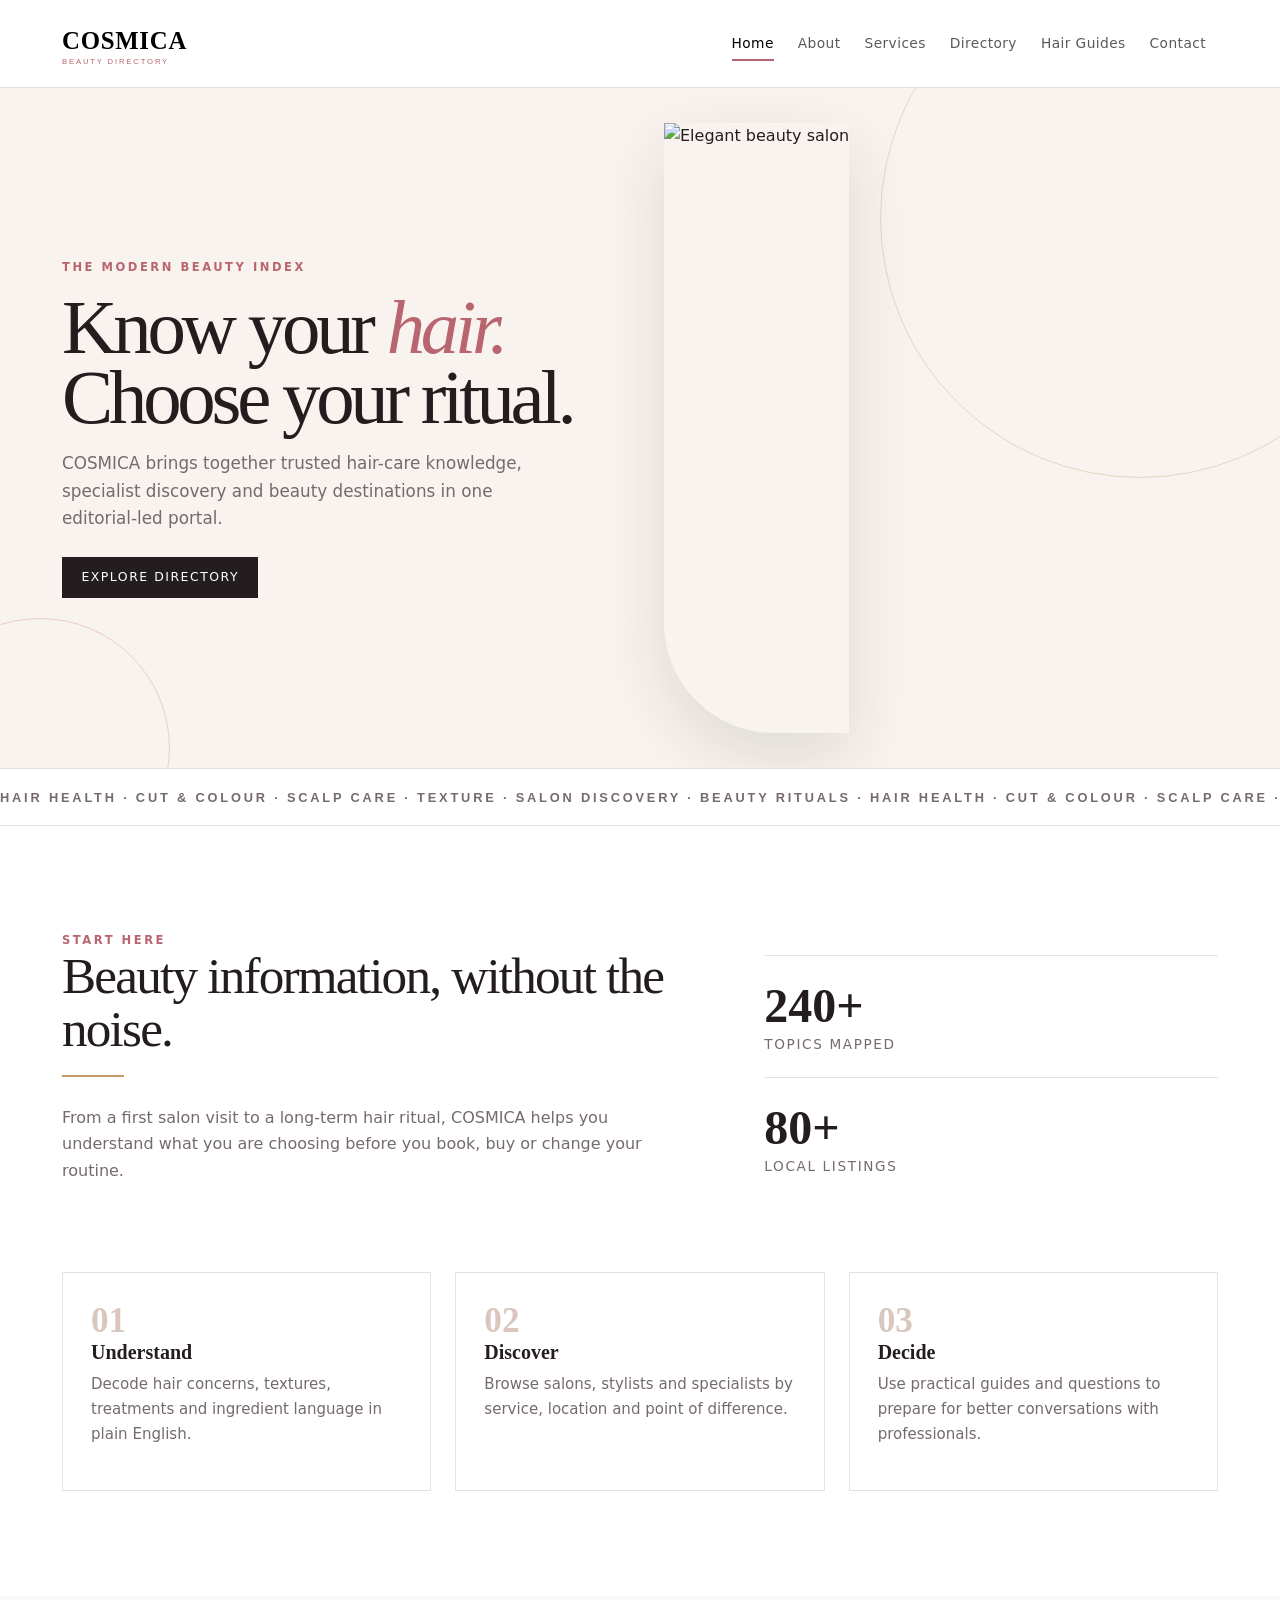
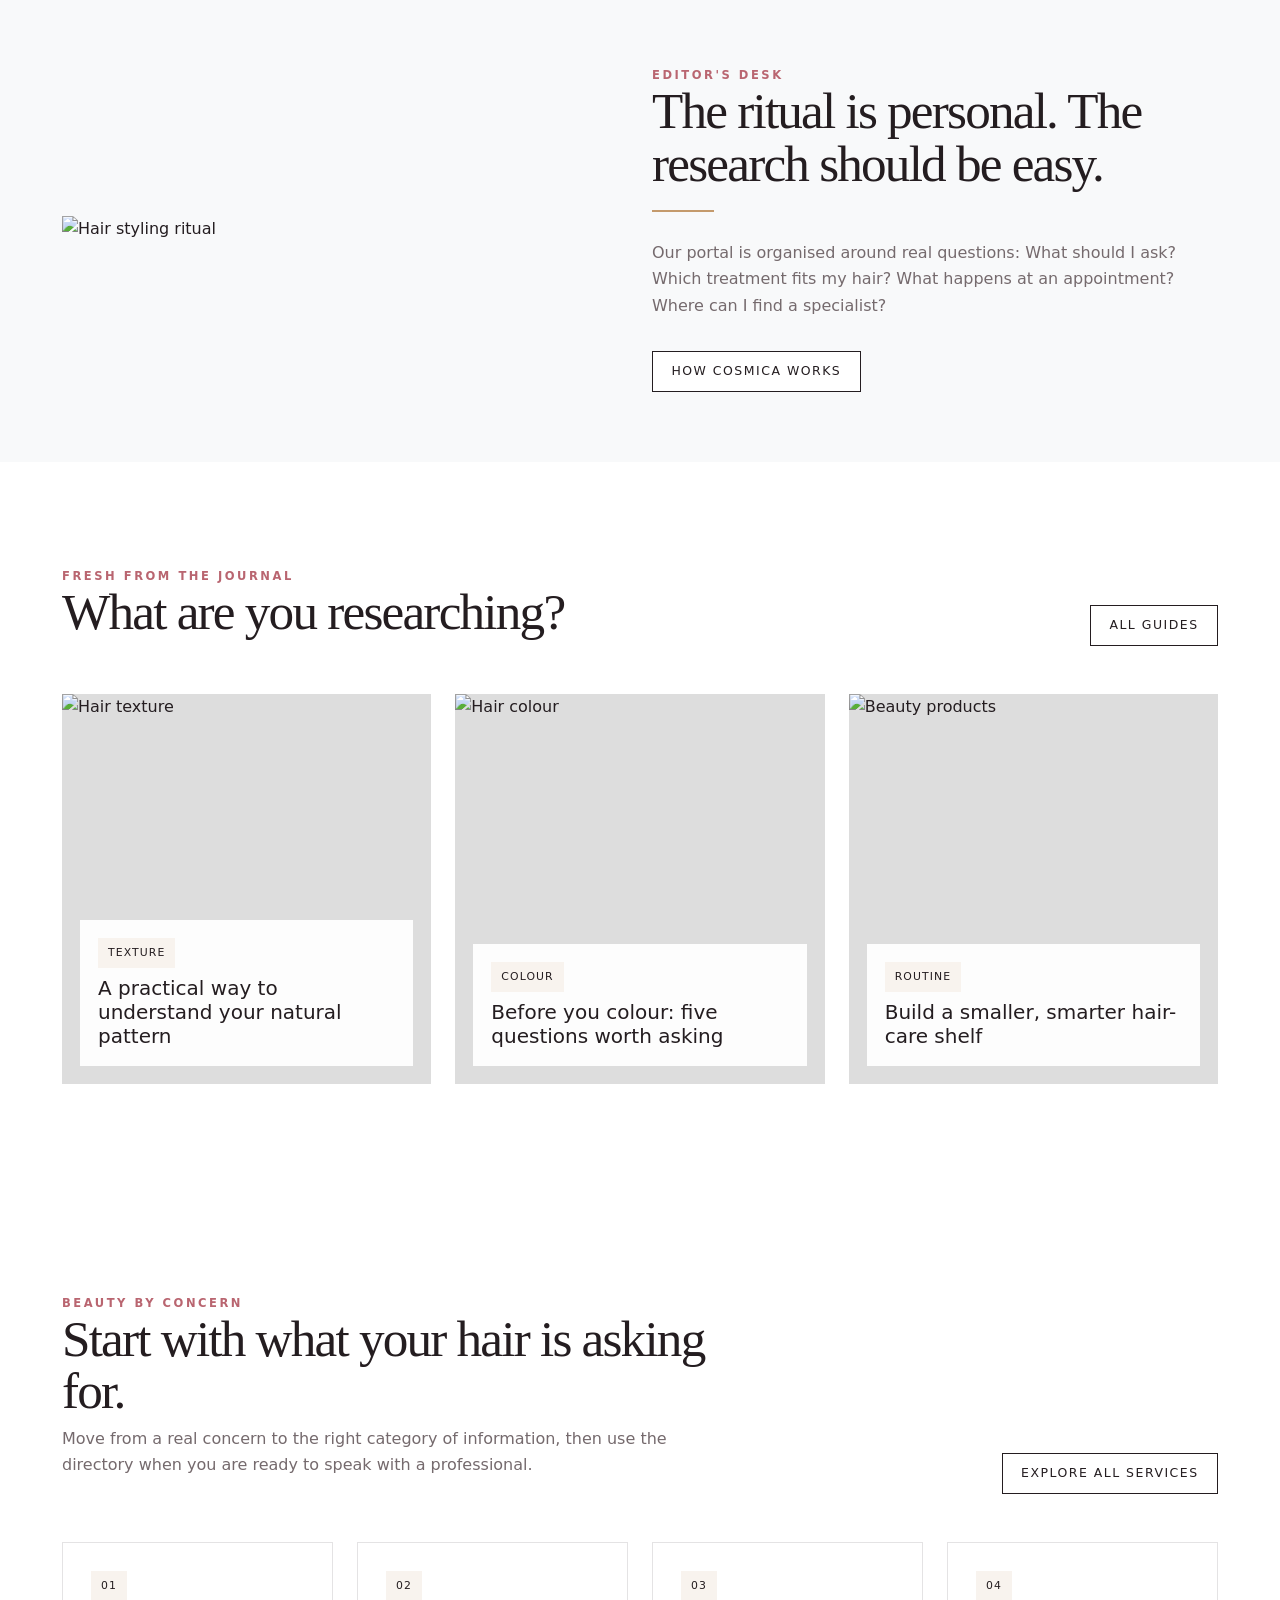
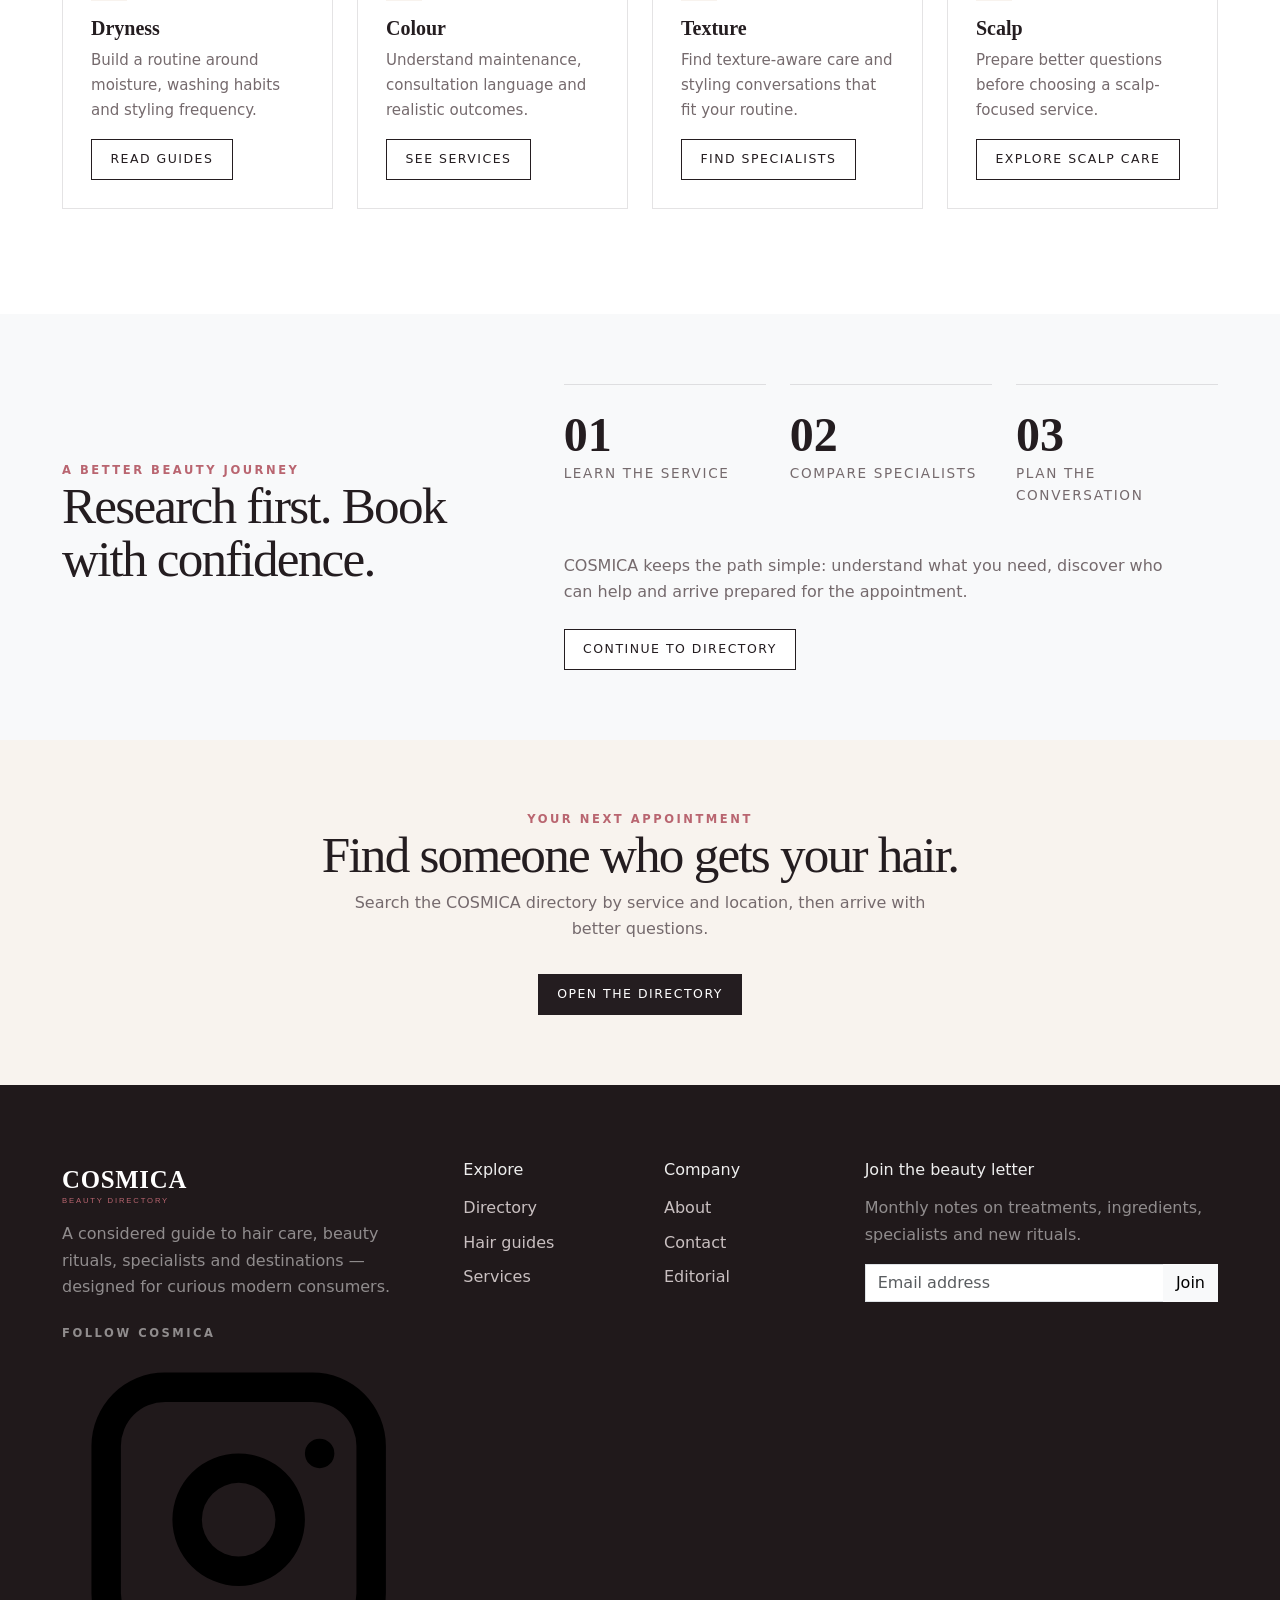
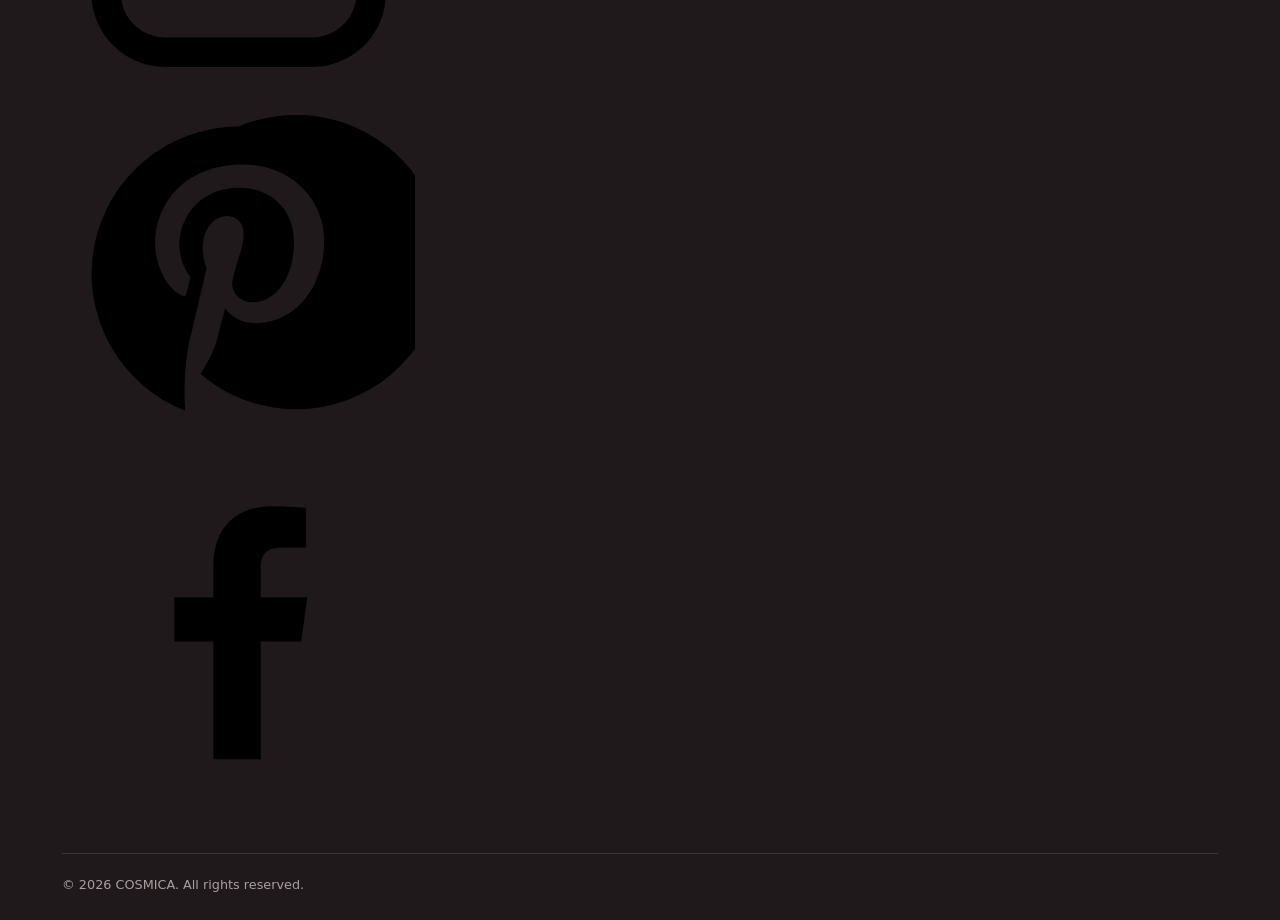
==== commit 0a3f39a6: "changes" ====
--- a/index.html
+++ b/index.html
@@ -1,33 +1,285 @@
-<!doctype html><html lang="en"><head>
-<meta charset="utf-8"><meta name="viewport" content="width=device-width,initial-scale=1">
-<title>Beauty & Hair-Care Guide | COSMICA</title><meta name="description" content="COSMICA — a premium cosmetics, hair-care guide and beauty directory portal.">
-<link rel="icon" href="assets/img/favicon.svg" type="image/svg+xml">
-<link href="https://cdn.jsdelivr.net/npm/bootstrap@5.3.3/dist/css/bootstrap.min.css" rel="stylesheet">
-<link rel="stylesheet" href="assets/css/style.css"></head><body>
-<div class="topline py-2"><div class="container d-flex justify-content-between"><span>Independent beauty intelligence · salons · specialists · rituals</span><span class="d-none d-md-inline">Explore. Compare. Care.</span></div></div>
-<nav class="navbar navbar-expand-lg sticky-top"><div class="container py-2">
-<a class="navbar-brand brand" href="index.html">COSMICA<small>BEAUTY DIRECTORY</small></a>
-<button class="navbar-toggler border-0" type="button" data-bs-toggle="collapse" data-bs-target="#nav"><span class="navbar-toggler-icon"></span></button>
-<div class="collapse navbar-collapse" id="nav"><ul class="navbar-nav ms-auto align-items-lg-center"><li class="nav-item"><a class="nav-link active" href="index.html">Home</a></li><li class="nav-item"><a class="nav-link " href="about.html">About</a></li><li class="nav-item"><a class="nav-link " href="services.html">Services</a></li><li class="nav-item"><a class="nav-link " href="directory.html">Directory</a></li><li class="nav-item"><a class="nav-link " href="guides.html">Hair Guides</a></li><li class="nav-item"><a class="nav-link " href="contact.html">Contact</a></li></ul></div>
-</div></nav>
-
-<main>
-<section class="hero"><div class="container"><div class="row align-items-center g-5">
-<div class="col-lg-6 hero-copy reveal"><div class="eyebrow">The modern beauty index</div><h1 class="display">Know your <em>hair.</em><br>Choose your ritual.</h1><p class="hero-note">COSMICA brings together trusted hair-care knowledge, specialist discovery and beauty destinations in one editorial-led portal.</p><div class="d-flex gap-2 flex-wrap mt-4"><a class="btn-cos btn-fill" href="directory.html"><span>Explore directory</span></a><a class="btn-cos" href="guides.html"><span>Read the guides</span></a></div></div>
-<div class="col-lg-6 reveal"><img class="hero-img w-100" src="https://images.unsplash.com/photo-1560066984-138dadb4c035?auto=format&fit=crop&w=1100&q=85" alt="Elegant beauty salon"></div>
-</div></div></section>
-<div class="marquee"><div class="marquee-track">HAIR HEALTH · CUT & COLOUR · SCALP CARE · TEXTURE · SALON DISCOVERY · BEAUTY RITUALS · HAIR HEALTH · CUT & COLOUR · SCALP CARE · TEXTURE · SALON DISCOVERY · BEAUTY RITUALS · </div></div>
-<section class="section"><div class="container"><div class="row g-5 align-items-end"><div class="col-lg-7 reveal"><div class="eyebrow">Start here</div><h2 class="section-title">Beauty information, without the noise.</h2><div class="rule"></div><p class="section-intro">From a first salon visit to a long-term hair ritual, COSMICA helps you understand what you are choosing before you book, buy or change your routine.</p></div><div class="col-lg-5 reveal"><div class="row"><div class="col-6 stat"><strong>240+</strong><span>Topics mapped</span></div><div class="col-6 stat"><strong>80+</strong><span>Local listings</span></div></div></div></div>
-<div class="row g-4 mt-5"><div class="col-md-4 reveal"><div class="card-luxe"><div class="num">01</div><h3>Understand</h3><p>Decode hair concerns, textures, treatments and ingredient language in plain English.</p></div></div><div class="col-md-4 reveal"><div class="card-luxe"><div class="num">02</div><h3>Discover</h3><p>Browse salons, stylists and specialists by service, location and point of difference.</p></div></div><div class="col-md-4 reveal"><div class="card-luxe"><div class="num">03</div><h3>Decide</h3><p>Use practical guides and questions to prepare for better conversations with professionals.</p></div></div></div></div></section>
-<section class="section-sm bg-light"><div class="container"><div class="row g-4 align-items-center"><div class="col-lg-5 reveal"><img class="split-img" src="https://images.unsplash.com/photo-1522337360788-8b13dee7a37e?auto=format&fit=crop&w=900&q=85" alt="Hair styling ritual"></div><div class="col-lg-6 offset-lg-1 reveal"><div class="eyebrow">Editor's desk</div><h2 class="section-title">The ritual is personal. The research should be easy.</h2><div class="rule"></div><p class="section-intro">Our portal is organised around real questions: What should I ask? Which treatment fits my hair? What happens at an appointment? Where can I find a specialist?</p><a class="btn-cos mt-3" href="about.html"><span>How COSMICA works</span></a></div></div></div></section>
-<section class="section"><div class="container"><div class="row align-items-end mb-5"><div class="col"><div class="eyebrow">Fresh from the journal</div><h2 class="section-title">What are you researching?</h2></div><div class="col-auto"><a class="btn-cos" href="guides.html"><span>All guides</span></a></div></div><div class="row g-4"><div class="col-md-4 reveal"><div class="image-card"><img src="https://images.unsplash.com/photo-1535585209827-a15fcdbc4c2d?auto=format&fit=crop&w=800&q=85" alt="Hair texture"><div class="overlay"><span class="tag">Texture</span><h3 class="h5 mt-2 mb-0">A practical way to understand your natural pattern</h3></div></div></div><div class="col-md-4 reveal"><div class="image-card"><img src="https://images.unsplash.com/photo-1595476108010-b4d1f102b1b1?auto=format&fit=crop&w=800&q=85" alt="Hair colour"><div class="overlay"><span class="tag">Colour</span><h3 class="h5 mt-2 mb-0">Before you colour: five questions worth asking</h3></div></div></div><div class="col-md-4 reveal"><div class="image-card"><img src="https://images.unsplash.com/photo-1526045478516-99145907023c?auto=format&fit=crop&w=800&q=85" alt="Beauty products"><div class="overlay"><span class="tag">Routine</span><h3 class="h5 mt-2 mb-0">Build a smaller, smarter hair-care shelf</h3></div></div></div></div></div></section>
-<section class="section-sm" style="background:var(--cream)"><div class="container text-center reveal"><div class="eyebrow">Your next appointment</div><h2 class="section-title">Find someone who gets your hair.</h2><p class="section-intro mx-auto">Search the COSMICA directory by service and location, then arrive with better questions.</p><a class="btn-cos btn-fill mt-3" href="directory.html"><span>Open the directory</span></a></div></section>
-</main>
-<footer class="footer"><div class="container"><div class="row g-5">
-<div class="col-lg-4"><div class="brand mb-3">COSMICA<small>BEAUTY DIRECTORY</small></div><p class="text-white-50">A considered guide to hair care, beauty rituals, specialists and destinations — designed for curious modern consumers.</p></div>
-<div class="col-6 col-lg-2"><h6>Explore</h6><div class="d-grid gap-2 mt-3"><a href="directory.html">Directory</a><a href="guides.html">Hair guides</a><a href="services.html">Services</a></div></div>
-<div class="col-6 col-lg-2"><h6>Company</h6><div class="d-grid gap-2 mt-3"><a href="about.html">About</a><a href="contact.html">Contact</a><a href="#">Editorial</a></div></div>
-<div class="col-lg-4"><h6>Join the beauty letter</h6><p class="text-white-50 mt-3">Monthly notes on treatments, ingredients, specialists and new rituals.</p><div class="input-group"><input class="form-control rounded-0" placeholder="Email address"><button class="btn btn-light rounded-0">Join</button></div></div>
-</div><div class="footer-bottom d-flex justify-content-between flex-wrap gap-2"><span>© 2026 COSMICA. All rights reserved.</span><span>Privacy · Terms · Directory standards</span></div></div></footer>
-<button class="floating-top" aria-label="Back to top">↑</button>
-<script src="https://cdn.jsdelivr.net/npm/bootstrap@5.3.3/dist/js/bootstrap.bundle.min.js"></script><script src="assets/js/main.js"></script></body></html>+<!doctype html>
+<html lang="en">
+
+<head>
+    <meta charset="utf-8">
+    <meta name="viewport" content="width=device-width,initial-scale=1">
+    <title>Beauty & Hair-Care Guide | COSMICA</title>
+    <meta name="description" content="COSMICA — a premium cosmetics, hair-care guide and beauty directory portal.">
+    <link rel="icon" href="assets/img/favicon.svg" type="image/svg+xml">
+    <link href="https://cdn.jsdelivr.net/npm/bootstrap@5.3.3/dist/css/bootstrap.min.css" rel="stylesheet">
+    <link rel="stylesheet" href="assets/css/style.css">
+</head>
+
+<body>
+    <nav class="navbar navbar-expand-lg ">
+        <div class="container py-2">
+            <a class="navbar-brand brand" href="index.html">COSMICA<small>BEAUTY DIRECTORY</small></a>
+            <button class="navbar-toggler border-0" type="button" data-bs-toggle="collapse" data-bs-target="#nav"><span
+                    class="navbar-toggler-icon"></span></button>
+            <div class="collapse navbar-collapse" id="nav">
+                <ul class="navbar-nav ms-auto align-items-lg-center">
+                    <li class="nav-item"><a class="nav-link active" href="index.html">Home</a></li>
+                    <li class="nav-item"><a class="nav-link " href="about.html">About</a></li>
+                    <li class="nav-item"><a class="nav-link " href="services.html">Services</a></li>
+                    <li class="nav-item"><a class="nav-link " href="directory.html">Directory</a></li>
+                    <li class="nav-item"><a class="nav-link " href="guides.html">Hair Guides</a></li>
+                    <li class="nav-item"><a class="nav-link " href="contact.html">Contact</a></li>
+                </ul>
+            </div>
+        </div>
+    </nav>
+
+    <main>
+        <section class="hero">
+            <div class="container">
+                <div class="row align-items-center g-5">
+                    <div class="col-lg-6 hero-copy reveal">
+                        <div class="eyebrow">The modern beauty index</div>
+                        <h1 class="display">Know your <em>hair.</em><br>Choose your ritual.</h1>
+                        <p class="hero-note">COSMICA brings together trusted hair-care knowledge, specialist discovery
+                            and beauty destinations in one editorial-led portal.</p>
+                        <div class="d-flex gap-2 flex-wrap mt-4 hero-actions"><a class="btn-cos btn-fill"
+                                href="directory.html"><span>Explore directory</span></a></div>
+                    </div>
+                    <div class="col-lg-6 reveal"><img class="hero-img w-100"
+                            src="https://images.unsplash.com/photo-1560066984-138dadb4c035?auto=format&fit=crop&w=1100&q=85"
+                            alt="Elegant beauty salon"></div>
+                </div>
+            </div>
+        </section>
+        <div class="marquee">
+            <div class="marquee-track">HAIR HEALTH · CUT & COLOUR · SCALP CARE · TEXTURE · SALON DISCOVERY · BEAUTY
+                RITUALS · HAIR HEALTH · CUT & COLOUR · SCALP CARE · TEXTURE · SALON DISCOVERY · BEAUTY RITUALS · </div>
+        </div>
+        <section class="section">
+            <div class="container">
+                <div class="row g-5 align-items-end">
+                    <div class="col-lg-7 reveal">
+                        <div class="eyebrow">Start here</div>
+                        <h2 class="section-title">Beauty information, without the noise.</h2>
+                        <div class="rule"></div>
+                        <p class="section-intro">From a first salon visit to a long-term hair ritual, COSMICA helps you
+                            understand what you are choosing before you book, buy or change your routine.</p>
+                    </div>
+                    <div class="col-lg-5 reveal">
+                        <div class="start-here-stats">
+                            <div class="stat"><strong>240+</strong><span>Topics mapped</span></div>
+                            <div class="stat"><strong>80+</strong><span>Local listings</span></div>
+                        </div>
+                    </div>
+                </div>
+                <div class="row g-4 mt-5">
+                    <div class="col-md-4 reveal">
+                        <div class="card-luxe">
+                            <div class="num">01</div>
+                            <h3>Understand</h3>
+                            <p>Decode hair concerns, textures, treatments and ingredient language in plain English.</p>
+                        </div>
+                    </div>
+                    <div class="col-md-4 reveal">
+                        <div class="card-luxe">
+                            <div class="num">02</div>
+                            <h3>Discover</h3>
+                            <p>Browse salons, stylists and specialists by service, location and point of difference.</p>
+                        </div>
+                    </div>
+                    <div class="col-md-4 reveal">
+                        <div class="card-luxe">
+                            <div class="num">03</div>
+                            <h3>Decide</h3>
+                            <p>Use practical guides and questions to prepare for better conversations with
+                                professionals.</p>
+                        </div>
+                    </div>
+                </div>
+            </div>
+        </section>
+        <section class="section-sm bg-light">
+            <div class="container">
+                <div class="row g-4 align-items-center">
+                    <div class="col-lg-5 reveal"><img class="split-img"
+                            src="https://images.unsplash.com/photo-1522337360788-8b13dee7a37e?auto=format&fit=crop&w=900&q=85"
+                            alt="Hair styling ritual"></div>
+                    <div class="col-lg-6 offset-lg-1 reveal">
+                        <div class="eyebrow">Editor's desk</div>
+                        <h2 class="section-title">The ritual is personal. The research should be easy.</h2>
+                        <div class="rule"></div>
+                        <p class="section-intro">Our portal is organised around real questions: What should I ask? Which
+                            treatment fits my hair? What happens at an appointment? Where can I find a specialist?</p><a
+                            class="btn-cos mt-3" href="about.html"><span>How COSMICA works</span></a>
+                    </div>
+                </div>
+            </div>
+        </section>
+        <section class="section">
+            <div class="container">
+                <div class="row align-items-end mb-5">
+                    <div class="col">
+                        <div class="eyebrow">Fresh from the journal</div>
+                        <h2 class="section-title">What are you researching?</h2>
+                    </div>
+                    <div class="col-auto"><a class="btn-cos" href="guides.html"><span>All guides</span></a></div>
+                </div>
+                <div class="row g-4 fresh-journal-row">
+                    <div class="col-md-4 reveal">
+                        <div class="image-card"><img
+                                src="https://images.unsplash.com/photo-1535585209827-a15fcdbc4c2d?auto=format&fit=crop&w=800&q=85"
+                                alt="Hair texture">
+                            <div class="overlay"><span class="tag">Texture</span>
+                                <h3 class="h5 mt-2 mb-0">A practical way to understand your natural pattern</h3>
+                            </div>
+                        </div>
+                    </div>
+                    <div class="col-md-4 reveal">
+                        <div class="image-card"><img
+                                src="https://images.unsplash.com/photo-1595476108010-b4d1f102b1b1?auto=format&fit=crop&w=800&q=85"
+                                alt="Hair colour">
+                            <div class="overlay"><span class="tag">Colour</span>
+                                <h3 class="h5 mt-2 mb-0">Before you colour: five questions worth asking</h3>
+                            </div>
+                        </div>
+                    </div>
+                    <div class="col-md-4 reveal">
+                        <div class="image-card"><img
+                                src="https://images.unsplash.com/photo-1526045478516-99145907023c?auto=format&fit=crop&w=800&q=85"
+                                alt="Beauty products">
+                            <div class="overlay"><span class="tag">Routine</span>
+                                <h3 class="h5 mt-2 mb-0">Build a smaller, smarter hair-care shelf</h3>
+                            </div>
+                        </div>
+                    </div>
+                </div>
+            </div>
+        </section>
+        <section class="section home-extra">
+            <div class="container">
+                <div class="row align-items-end mb-5">
+                    <div class="col-lg-7 reveal">
+                        <div class="eyebrow">Beauty by concern</div>
+                        <h2 class="section-title">Start with what your hair is asking for.</h2>
+                        <p class="section-intro">Move from a real concern to the right category of information, then use
+                            the directory when you are ready to speak with a professional.</p>
+                    </div>
+                    <div class="col-lg-5 reveal text-lg-end"><a class="btn-cos" href="services.html"><span>Explore all
+                                services</span></a></div>
+                </div>
+                <div class="row g-4">
+                    <div class="col-md-6 col-lg-3 reveal">
+                        <div class="card-luxe"><span class="tag">01</span>
+                            <h3 class="mt-3">Dryness</h3>
+                            <p>Build a routine around moisture, washing habits and styling frequency.</p><a
+                                href="guides.html" class="btn-cos"><span>Read guides</span></a>
+                        </div>
+                    </div>
+                    <div class="col-md-6 col-lg-3 reveal">
+                        <div class="card-luxe"><span class="tag">02</span>
+                            <h3 class="mt-3">Colour</h3>
+                            <p>Understand maintenance, consultation language and realistic outcomes.</p><a
+                                href="services.html" class="btn-cos"><span>See services</span></a>
+                        </div>
+                    </div>
+                    <div class="col-md-6 col-lg-3 reveal">
+                        <div class="card-luxe"><span class="tag">03</span>
+                            <h3 class="mt-3">Texture</h3>
+                            <p>Find texture-aware care and styling conversations that fit your routine.</p><a
+                                href="directory.html" class="btn-cos"><span>Find specialists</span></a>
+                        </div>
+                    </div>
+                    <div class="col-md-6 col-lg-3 reveal">
+                        <div class="card-luxe"><span class="tag">04</span>
+                            <h3 class="mt-3">Scalp</h3>
+                            <p>Prepare better questions before choosing a scalp-focused service.</p><a
+                                href="guides.html" class="btn-cos"><span>Explore scalp care</span></a>
+                        </div>
+                    </div>
+                </div>
+            </div>
+        </section>
+        <section class="section-sm bg-light">
+            <div class="container">
+                <div class="row g-5 align-items-center">
+                    <div class="col-lg-5 reveal">
+                        <div class="eyebrow">A better beauty journey</div>
+                        <h2 class="section-title">Research first. Book with confidence.</h2>
+                    </div>
+                    <div class="col-lg-7 reveal">
+                        <div class="row g-4">
+                            <div class="col-sm-4">
+                                <div class="stat"><strong>01</strong><span>Learn the service</span></div>
+                            </div>
+                            <div class="col-sm-4">
+                                <div class="stat"><strong>02</strong><span>Compare specialists</span></div>
+                            </div>
+                            <div class="col-sm-4">
+                                <div class="stat"><strong>03</strong><span>Plan the conversation</span></div>
+                            </div>
+                        </div>
+                        <p class="section-intro mt-4">COSMICA keeps the path simple: understand what you need, discover
+                            who can help and arrive prepared for the appointment.</p><a class="btn-cos mt-2"
+                            href="directory.html"><span>Continue to directory</span></a>
+                    </div>
+                </div>
+            </div>
+        </section>
+        <section class="section-sm" style="background:var(--cream)">
+            <div class="container text-center reveal">
+                <div class="eyebrow">Your next appointment</div>
+                <h2 class="section-title">Find someone who gets your hair.</h2>
+                <p class="section-intro mx-auto">Search the COSMICA directory by service and location, then arrive with
+                    better questions.</p><a class="btn-cos btn-fill mt-3" href="directory.html"><span>Open the
+                        directory</span></a>
+            </div>
+        </section>
+    </main>
+    <footer class="footer">
+        <div class="container">
+            <div class="row g-5">
+                <div class="col-lg-4">
+                    <div class="brand mb-3">COSMICA<small>BEAUTY DIRECTORY</small></div>
+                    <p class="text-white-50">A considered guide to hair care, beauty rituals, specialists and
+                        destinations — designed for curious modern consumers.</p>
+                    <div class="eyebrow text-white-50 mt-4">Follow COSMICA</div>
+                    <div class="footer-social">
+                        <a href="#" aria-label="Instagram" title="Instagram"><svg viewBox="0 0 24 24">
+                                <path
+                                    d="M7 2h10a5 5 0 0 1 5 5v10a5 5 0 0 1-5 5H7a5 5 0 0 1-5-5V7a5 5 0 0 1 5-5Zm0 2a3 3 0 0 0-3 3v10a3 3 0 0 0 3 3h10a3 3 0 0 0 3-3V7a3 3 0 0 0-3-3H7Zm5 3.5A4.5 4.5 0 1 1 12 16.5 4.5 4.5 0 0 1 12 7.5Zm0 2A2.5 2.5 0 1 0 12 14.5 2.5 2.5 0 0 0 12 9.5ZM17.5 6.5a1 1 0 1 1 0 2 1 1 0 0 1 0-2Z" />
+                            </svg></a>
+                        <a href="#" aria-label="Pinterest" title="Pinterest"><svg viewBox="0 0 24 24">
+                                <path
+                                    d="M12 2a10 10 0 0 0-3.64 19.31c-.09-1.64-.02-3.62.41-5.2l1.06-4.5s-.27-.54-.27-1.34c0-1.25.73-2.19 1.64-2.19.77 0 1.14.58 1.14 1.27 0 .77-.49 1.92-.74 2.98-.21.89.45 1.62 1.33 1.62 1.6 0 2.83-1.69 2.83-4.12 0-2.15-1.54-3.66-3.74-3.66-2.55 0-4.05 1.91-4.05 3.88 0 .77.3 1.6.67 2.05.07.08.08.15.06.24l-.25 1.03c-.04.16-.13.2-.3.12-1.12-.52-1.82-2.16-1.82-3.48 0-2.83 2.06-5.43 5.94-5.43 3.12 0 5.54 2.22 5.54 5.19 0 3.1-1.95 5.59-4.66 5.59-.91 0-1.77-.47-2.06-1.03l-.56 2.14c-.2.78-.75 1.76-1.12 2.35A10 10 0 1 0 12 2Z" />
+                            </svg></a>
+                        <a href="#" aria-label="Facebook" title="Facebook"><svg viewBox="0 0 24 24">
+                                <path
+                                    d="M13.5 21v-8h2.75l.41-3h-3.16V8.08c0-.87.24-1.46 1.49-1.46h1.59V3.94c-.28-.04-1.24-.12-2.36-.12-2.34 0-3.94 1.43-3.94 4.05V10H7.63v3h2.65v8h3.22Z" />
+                            </svg></a>
+                    </div>
+                </div>
+                <div class="col-6 col-lg-2">
+                    <h6>Explore</h6>
+                    <div class="d-grid gap-2 mt-3"><a href="directory.html">Directory</a><a href="guides.html">Hair
+                            guides</a><a href="services.html">Services</a></div>
+                </div>
+                <div class="col-6 col-lg-2">
+                    <h6>Company</h6>
+                    <div class="d-grid gap-2 mt-3"><a href="about.html">About</a><a href="contact.html">Contact</a><a
+                            href="#">Editorial</a></div>
+                </div>
+                <div class="col-lg-4">
+                    <h6>Join the beauty letter</h6>
+                    <p class="text-white-50 mt-3">Monthly notes on treatments, ingredients, specialists and new rituals.
+                    </p>
+                    <div class="input-group"><input class="form-control rounded-0" placeholder="Email address"><button
+                            class="btn btn-light rounded-0">Join</button></div>
+                </div>
+            </div>
+            <div class="footer-bottom d-flex justify-content-between flex-wrap gap-2"><span>© 2026 COSMICA. All rights
+                    reserved.</span></div>
+        </div>
+    </footer>
+    <button class="floating-top" aria-label="Back to top">↑</button>
+    <script src="https://cdn.jsdelivr.net/npm/bootstrap@5.3.3/dist/js/bootstrap.bundle.min.js"></script>
+    <script src="assets/js/main.js"></script>
+</body>
+
+</html>
--- a/assets/css/style.css
+++ b/assets/css/style.css
@@ -1,195 +1,37 @@
-@import url('https://fonts.googleapis.com/css2?family=DM+Sans:wght@400;500;600;700&family=Playfair+Display:wght@500;600;700&display=swap');
-:root{--ink:#211b1c;--cream:#f7f2ed;--rose:#c7837d;--rose2:#e7b7ae;--gold:#b9945b;--muted:#766b6b;--white:#fff;--line:rgba(33,27,28,.12);--shadow:0 24px 70px rgba(47,28,29,.12)}*{box-sizing:border-box}html{scroll-behavior:smooth}body{margin:0;background:var(--cream);color:var(--ink);font-family:'DM Sans',sans-serif}a{text-decoration:none;color:inherit}.serif{font-family:'Playfair Display',serif}.announcement{background:var(--ink);color:#fff;text-align:center;padding:9px;font-size:12px;letter-spacing:.12em;text-transform:uppercase}.navbar{background:rgba(247,242,237,.88);backdrop-filter:blur(18px);border-bottom:1px solid var(--line)}.navbar-brand{font-family:'Playfair Display',serif;font-size:27px;font-weight:700;letter-spacing:-.03em}.navbar-brand small{font:600 9px 'DM Sans';letter-spacing:.2em;display:block;color:var(--gold)}.nav-link{font-size:13px;font-weight:600;margin:0 7px}.nav-link:hover{color:var(--rose)}.btn-premium{background:var(--ink);color:#fff;border:0;border-radius:100px;padding:13px 22px;font-weight:700;font-size:13px}.btn-premium:hover{background:var(--rose);color:#fff}.btn-outline-premium{border:1px solid var(--ink);border-radius:100px;padding:12px 20px;font-weight:700;font-size:13px}.hero{min-height:690px;display:flex;align-items:center;position:relative;overflow:hidden;background:#eee2dc}.hero:before{content:'';position:absolute;inset:0;background:linear-gradient(90deg,rgba(247,242,237,.98) 0%,rgba(247,242,237,.75) 42%,rgba(247,242,237,.05) 78%),url('https://images.unsplash.com/photo-1522335789203-aabd1fc54bc9?auto=format&fit=crop&w=1800&q=85') center/cover}.hero-content{position:relative;z-index:1;max-width:620px;padding:80px 0}.eyebrow{font-size:11px;letter-spacing:.2em;text-transform:uppercase;font-weight:800;color:var(--rose)}h1{font-family:'Playfair Display',serif;font-size:clamp(52px,7vw,92px);line-height:.94;letter-spacing:-.055em;margin:17px 0 25px}h2{font-family:'Playfair Display',serif;font-size:clamp(38px,5vw,62px);line-height:1;letter-spacing:-.04em}.lead{font-size:17px;line-height:1.75;color:var(--muted);max-width:570px}.hero-pills{display:flex;gap:10px;flex-wrap:wrap;margin-top:28px}.pill{padding:10px 15px;background:rgba(255,255,255,.7);border:1px solid var(--line);border-radius:100px;font-size:12px;font-weight:700}.section{padding:105px 0}.section-sm{padding:70px 0}.section-head{display:flex;justify-content:space-between;gap:30px;align-items:end;margin-bottom:45px}.section-head p{max-width:500px;color:var(--muted);line-height:1.7}.directory-card{height:100%;background:#fff;border:1px solid var(--line);border-radius:26px;overflow:hidden;transition:.35s;box-shadow:0 8px 25px rgba(0,0,0,.03)}.directory-card:hover{transform:translateY(-8px);box-shadow:var(--shadow)}.card-img{height:245px;object-fit:cover;width:100%}.card-body{padding:24px}.tag{display:inline-flex;padding:6px 10px;border-radius:100px;background:#f5e4e0;color:#8b514d;font-size:10px;font-weight:800;text-transform:uppercase;letter-spacing:.08em}.card-title{font-family:'Playfair Display',serif;font-size:25px;margin:14px 0 8px}.muted{color:var(--muted)}.rating{font-size:12px;color:#a27439}.feature-grid{display:grid;grid-template-columns:1.2fr .8fr;gap:22px}.feature-panel{border-radius:30px;overflow:hidden;position:relative;min-height:520px;background:#342b2c;color:#fff}.feature-panel img{width:100%;height:100%;object-fit:cover;opacity:.78}.feature-panel .overlay{position:absolute;inset:0;background:linear-gradient(0deg,rgba(20,13,14,.8),transparent 60%);padding:36px;display:flex;flex-direction:column;justify-content:end}.mini-stack{display:grid;gap:22px}.mini-card{background:#fff;border:1px solid var(--line);border-radius:28px;padding:30px;min-height:249px}.mini-card .num{font:600 42px 'Playfair Display';color:var(--rose)}.article{background:#fff;border-radius:26px;overflow:hidden;border:1px solid var(--line);height:100%}.article img{height:210px;width:100%;object-fit:cover}.article-body{padding:23px}.article-body h3{font:600 24px 'Playfair Display';line-height:1.1}.newsletter{background:var(--ink);color:#fff;border-radius:35px;padding:55px}.newsletter .form-control{border-radius:100px;padding:15px 20px;border:0}.footer{background:#1d1718;color:#fff;padding:75px 0 25px}.footer a{color:#bdb1b1;font-size:13px;display:block;margin:10px 0}.footer h6{font-size:11px;letter-spacing:.15em;text-transform:uppercase;color:#dca79f}.footer-bottom{border-top:1px solid rgba(255,255,255,.12);margin-top:45px;padding-top:20px;color:#958989;font-size:12px}.page-hero{padding:95px 0;background:linear-gradient(135deg,#efe0da,#f8f4f0);border-bottom:1px solid var(--line)}.page-hero h1{font-size:clamp(48px,7vw,78px);margin-bottom:18px}.filterbar{background:#fff;border:1px solid var(--line);padding:15px;border-radius:100px;display:flex;gap:10px;align-items:center}.filterbar input,.filterbar select{border:0;background:transparent;outline:0;font-size:13px;padding:8px 14px}.stat{padding:25px;border:1px solid var(--line);border-radius:22px;background:#fff}.stat strong{display:block;font:600 42px 'Playfair Display'}.faq{border-bottom:1px solid var(--line);padding:22px 0}.faq summary{cursor:pointer;font:600 21px 'Playfair Display'}.faq p{color:var(--muted);line-height:1.7;max-width:750px;padding-top:12px}.contact-box{background:#fff;border-radius:30px;padding:40px;border:1px solid var(--line)}.form-control,.form-select{border-radius:14px;padding:13px 15px;border:1px solid var(--line);background:#fff}.scroll-top{position:fixed;right:22px;bottom:22px;width:44px;height:44px;border-radius:50%;border:0;background:var(--ink);color:#fff;z-index:20;opacity:0;transform:translateY(15px);transition:.3s}.scroll-top.show{opacity:1;transform:none}.reveal{opacity:0;transform:translateY(30px);transition:.7s ease}.reveal.visible{opacity:1;transform:none}.marquee{overflow:hidden;white-space:nowrap;background:var(--rose);color:#fff;padding:13px 0;font-size:11px;font-weight:800;letter-spacing:.2em}.marquee span{display:inline-block;padding-right:50px;animation:marquee 24s linear infinite}@keyframes marquee{to{transform:translateX(-100%)}}@media(max-width:991px){.hero{min-height:650px}.hero:before{background:linear-gradient(90deg,rgba(247,242,237,.98),rgba(247,242,237,.72)),url('https://images.unsplash.com/photo-1522335789203-aabd1fc54bc9?auto=format&fit=crop&w=1400&q=80') center/cover}.feature-grid{grid-template-columns:1fr}.section{padding:75px 0}.navbar .btn-premium{margin-top:10px}.filterbar{border-radius:20px;flex-wrap:wrap}.filterbar input,.filterbar select{width:100%;border-bottom:1px solid var(--line)}}@media(max-width:575px){h1{font-size:52px}.hero-content{padding:55px 0}.section-head{display:block}.section-head h2{margin-bottom:18px}.newsletter{padding:35px 22px}.page-hero{padding:70px 0}}
 
-/* ================= COSMICA REQUESTED UPDATES ================= */
-/* 1. Home subscribe button */
-.newsletter .subscribe-btn{background:#b86b77!important;color:#fff!important;border-color:#b86b77!important}
-.newsletter .subscribe-btn:hover{background:#8f4f5b!important;border-color:#8f4f5b!important;color:#fff!important}
-/* 4. Active menu */
-.nav-link.active{color:#b86b77!important;font-weight:800!important;position:relative}
-.nav-link.active:after{content:"";position:absolute;left:7px;right:7px;bottom:2px;height:2px;background:#b86b77;border-radius:5px}
-/* 5. Footer responsive */
-@media (min-width:576px) and (max-width:991.98px){.footer .row>.footer-col-responsive{width:50%!important;flex:0 0 50%!important}}
-@media (max-width:575.98px){.footer .row>.footer-col-responsive{width:100%!important;flex:0 0 100%!important}}
-/* Social icons */
-.cosmica-socials{display:flex;gap:9px;align-items:center;flex-wrap:wrap;margin-top:18px}
-.cosmica-socials a{width:38px!important;height:38px;display:inline-flex!important;align-items:center;justify-content:center;border:1px solid rgba(255,255,255,.22);border-radius:50%;color:#fff!important;margin:0!important;font-size:15px!important;transition:all .25s ease}
-.cosmica-socials a:hover{background:#b86b77;border-color:#b86b77;color:#fff!important;transform:translateY(-4px)}
-/* Related sections */
-.related-section{padding:95px 0;background:#f0e7e2}
-.related-card{height:100%;background:#fff;border:1px solid var(--line);border-radius:26px;padding:30px;transition:.3s;box-shadow:0 8px 25px rgba(0,0,0,.03)}
-.related-card:hover{transform:translateY(-8px);box-shadow:var(--shadow)}
-.related-card .related-icon{font-size:30px;color:#c7837d;margin-bottom:20px}
-/* Contact map */
-.map-section{padding:0 0 95px}
-.map-frame{height:430px;border:0;width:100%;border-radius:30px;display:block}
-/* Directory submission */
-.submission-section{padding:95px 0;background:#211b1c;color:#fff}
-.submission-section .submission-box{border:1px solid rgba(255,255,255,.15);border-radius:30px;padding:45px}
-
-/* =========================================================
-   COSMICA FINAL UI FIXES
-   ========================================================= */
-
-/* 1. Strong active navigation state */
-.navbar .nav-link.active,
-.navbar .nav-link[aria-current="page"] {
-  color: #b86b77 !important;
-  font-weight: 700 !important;
-  position: relative;
+:root{
+  --ink:#241d20;--muted:#756a6d;--cream:#f8f3ee;--rose:#d88e91;--rose2:#b96570;
+  --gold:#c49a6c;--white:#fff;--line:rgba(36,29,32,.12);--shadow:0 24px 70px rgba(36,29,32,.12);
 }
-.navbar .nav-link.active::after,
-.navbar .nav-link[aria-current="page"]::after {
-  content: "";
-  position: absolute;
-  left: .75rem;
-  right: .75rem;
-  bottom: .15rem;
-  height: 2px;
-  border-radius: 99px;
-  background: #b86b77;
-}
-
-/* 3. Contact map / submissions */
-.contact-map-section {
-  padding-top: 5rem !important;
-  padding-bottom: 5rem !important;
-}
-.contact-map-section .map-wrap {
-  height: 100%;
-  min-height: 560px;
-}
-.contact-map-section iframe {
-  width: 100%;
-  height: 100%;
-  min-height: 560px;
-  border: 0;
-}
-.directory-submissions-final {
-  margin-top: 0;
-  padding: 5rem 0;
-}
-.cosmica-socials-final {
-  display: flex;
-  gap: .65rem;
-  flex-wrap: wrap;
-}
-.cosmica-socials-final a {
-  width: 40px;
-  height: 40px;
-  display: inline-flex;
-  align-items: center;
-  justify-content: center;
-  border-radius: 50%;
-  border: 1px solid rgba(0,0,0,.15);
-  color: inherit;
-  text-decoration: none;
-  transition: all .25s ease;
-}
-.cosmica-socials-final a:hover {
-  background: #b86b77;
-  border-color: #b86b77;
-  color: #fff;
-  transform: translateY(-4px);
-}
-
-/* Remove obsolete Keep Exploring block if present */
-.keep-exploring,
-.keep-exploring-section,
-.cosmica-related-section {
-  display: none !important;
-}
-
-/* 4. Footer links hover */
-footer a:not(.cosmica-socials-final a) {
-  transition: color .25s ease, transform .25s ease;
-}
-footer a:not(.cosmica-socials-final a):hover {
-  color: #b86b77 !important;
-  transform: translateX(4px);
-}
-
-/* 5. Other inner pages: four balanced content sections */
-.inner-related-final {
-  padding: 5rem 0;
-}
-.inner-related-final .related-card {
-  height: 100%;
-  border-radius: 22px;
-  overflow: hidden;
-  background: #fff;
-  box-shadow: 0 15px 45px rgba(25,18,22,.08);
-  transition: transform .3s ease, box-shadow .3s ease;
-}
-.inner-related-final .related-card:hover {
-  transform: translateY(-7px);
-  box-shadow: 0 24px 55px rgba(25,18,22,.14);
-}
-.inner-related-final .related-card img {
-  width: 100%;
-  height: 220px;
-  object-fit: cover;
-  display: block;
-}
-.inner-related-final .related-content {
-  padding: 1.4rem;
-}
-.inner-related-final .related-label {
-  font-size: .72rem;
-  letter-spacing: .12em;
-  text-transform: uppercase;
-  font-weight: 700;
-  opacity: .65;
-}
-@media (max-width: 991.98px) {
-  .contact-map-section .map-wrap,
-  .contact-map-section iframe {
-    min-height: 420px;
-  }
-}
-@media (max-width: 575.98px) {
-  .contact-map-section .map-wrap,
-  .contact-map-section iframe {
-    min-height: 340px;
-  }
-}
-
-/* =========================================================
-   FINAL PAGE STRUCTURE
-   Non-home / non-contact pages: hero + one related-content
-   section only. No generic "More from Cosmica" section.
-   ========================================================= */
-.inner-related-content {
-  padding: 5rem 0;
-}
-.inner-related-card {
-  overflow: hidden;
-  border-radius: 24px;
-  background: #fff;
-  box-shadow: 0 18px 50px rgba(25,18,22,.08);
-  transition: transform .3s ease, box-shadow .3s ease;
-}
-.inner-related-card:hover {
-  transform: translateY(-8px);
-  box-shadow: 0 26px 60px rgba(25,18,22,.14);
-}
-.inner-related-card img {
-  width: 100%;
-  height: 230px;
-  object-fit: cover;
-  display: block;
-}
-.inner-related-card-body {
-  padding: 1.5rem;
-}
-.inner-related-card-body h3 {
-  margin: .5rem 0 1.25rem;
-  font-size: 1.35rem;
-}
-.inner-related-label {
-  font-size: .7rem;
-  text-transform: uppercase;
-  letter-spacing: .14em;
-  font-weight: 700;
-  opacity: .62;
-}
+*{box-sizing:border-box}html{scroll-behavior:smooth}body{margin:0;color:var(--ink);font-family:Inter,system-ui,-apple-system,BlinkMacSystemFont,"Segoe UI",sans-serif;background:#fff;line-height:1.65}
+a{text-decoration:none;color:inherit}.container{max-width:1180px}
+.topline{font-size:.78rem;letter-spacing:.08em;text-transform:uppercase;border-bottom:1px solid var(--line);background:#fff}
+.navbar{background:rgba(255,255,255,.92)!important;backdrop-filter:blur(18px);border-bottom:1px solid var(--line);transition:.3s}
+.navbar.scrolled{box-shadow:0 10px 35px rgba(36,29,32,.08)}
+.brand{font-family:Georgia,serif;font-size:1.55rem;letter-spacing:.03em;font-weight:700}.brand small{display:block;font:500 .48rem Inter,sans-serif;letter-spacing:.24em;color:var(--rose2);margin-top:-5px}
+.nav-link{font-size:.86rem;letter-spacing:.03em;padding:.8rem .75rem!important;position:relative}.nav-link:after{content:"";position:absolute;left:.75rem;right:.75rem;bottom:.42rem;height:2px;background:var(--rose2);transform:scaleX(0);transform-origin:center;transition:.3s}.nav-link:hover:after,.nav-link.active:after{transform:scaleX(1)}
+.btn-cos{display:inline-flex;align-items:center;justify-content:center;border:1px solid var(--ink);border-radius:0;padding:.75rem 1.15rem;font-size:.78rem;line-height:1.2;letter-spacing:.12em;text-transform:uppercase;transition:background-color .3s ease,color .3s ease,border-color .3s ease,transform .3s ease;position:relative;overflow:hidden;background:#fff;color:var(--ink)}
+.btn-cos:hover{background:var(--ink);border-color:var(--ink);color:#fff;transform:translateY(-2px)}
+.btn-cos span{position:relative;z-index:1}
+.btn-fill{background:var(--ink);color:#fff;border-color:var(--ink)}
+.btn-fill:hover{background:var(--rose2);border-color:var(--rose2);color:#fff}
+.hero{position:relative;min-height:680px;display:flex;align-items:center;overflow:hidden;background:var(--cream)}
+.hero:before{content:"";position:absolute;width:520px;height:520px;border:1px solid rgba(196,154,108,.35);border-radius:50%;right:-120px;top:-130px}.hero:after{content:"";position:absolute;width:260px;height:260px;border:1px solid rgba(216,142,145,.4);border-radius:50%;left:-90px;bottom:-110px}
+.hero-img{min-height:610px;height:100%;object-fit:cover;border-radius:0 0 0 110px;box-shadow:var(--shadow)}
+.eyebrow{font-size:.72rem;letter-spacing:.22em;text-transform:uppercase;color:var(--rose2);font-weight:700}.display{font-family:Georgia,serif;font-size:clamp(3.2rem,6vw,6.5rem);line-height:.92;letter-spacing:-.055em;margin:1rem 0}.display em{font-weight:400;color:var(--rose2)}
+.hero-copy{position:relative;z-index:2}.hero-note{max-width:500px;color:var(--muted);font-size:1.05rem}
+.section{padding:105px 0}.section-sm{padding:70px 0}.section-title{font-family:Georgia,serif;font-size:clamp(2.3rem,4vw,4rem);line-height:1.02;letter-spacing:-.035em}.section-intro{color:var(--muted);max-width:620px}.rule{width:62px;height:2px;background:var(--gold);margin:20px 0 28px}
+.card-luxe{background:#fff;border:1px solid var(--line);padding:28px;transition:.4s;height:100%;position:relative;overflow:hidden}.card-luxe:hover{transform:translateY(-8px);box-shadow:var(--shadow);border-color:rgba(216,142,145,.4)}.card-luxe .num{font:700 2.2rem Georgia,serif;color:#d9c6bd}.card-luxe h3{font:600 1.25rem Georgia,serif}.card-luxe p{color:var(--muted);font-size:.94rem}
+.image-card{overflow:hidden;position:relative;background:#ddd;height:390px}.image-card img{width:100%;height:100%;object-fit:cover;transition:.8s}.image-card:hover img{transform:scale(1.06)}.image-card .overlay{position:absolute;inset:auto 18px 18px 18px;background:rgba(255,255,255,.92);padding:18px;backdrop-filter:blur(10px)}
+.marquee{overflow:hidden;border-top:1px solid var(--line);border-bottom:1px solid var(--line);padding:15px 0;white-space:nowrap}.marquee-track{display:inline-block;animation:marquee 25s linear infinite;font:600 .8rem Inter,sans-serif;letter-spacing:.22em;text-transform:uppercase;color:var(--muted)}@keyframes marquee{to{transform:translateX(-50%)}}
+.stat{padding:22px 0;border-top:1px solid var(--line)}.stat strong{font:600 3rem Georgia,serif}.stat span{display:block;color:var(--muted);font-size:.85rem;text-transform:uppercase;letter-spacing:.12em}
+.directory-search{background:var(--ink);color:#fff;padding:42px}.directory-search input,.directory-search select{height:56px;border-radius:0;border:0;padding:0 18px}.directory-card{display:flex;gap:20px;border-bottom:1px solid var(--line);padding:25px 0}.directory-card .pin{width:54px;height:54px;background:var(--cream);display:grid;place-items:center;font-weight:700;border-radius:50%}
+.guide-card{display:grid;grid-template-columns:180px 1fr;gap:22px;border-top:1px solid var(--line);padding:25px 0}.guide-card img{width:180px;height:145px;object-fit:cover}.tag{display:inline-block;padding:6px 10px;background:var(--cream);font-size:.68rem;letter-spacing:.1em;text-transform:uppercase}
+.page-hero{padding:150px 0 95px;background:var(--cream);position:relative;overflow:hidden}.page-hero .display{font-size:clamp(3rem,6vw,6rem)}.page-hero-art{position:absolute;right:7%;top:75px;width:310px;height:310px;border-radius:50%;overflow:hidden;border:14px solid rgba(255,255,255,.55);box-shadow:var(--shadow)}.page-hero-art img{width:100%;height:100%;object-fit:cover}
+.split-img{width:100%;height:590px;object-fit:cover}.quote{font:italic 1.6rem Georgia,serif;line-height:1.45;border-left:2px solid var(--rose2);padding-left:25px}
+.footer{background:#20191b;color:#eee;padding:75px 0 25px}.footer a{color:#c9c0c1}.footer a:hover{color:#fff}.footer .brand{color:#fff}.footer-bottom{border-top:1px solid rgba(255,255,255,.12);margin-top:50px;padding-top:20px;color:#a89e9f;font-size:.8rem}
+.reveal{opacity:0;transform:translateY(24px);transition:opacity .8s ease,transform .8s ease}.reveal.show{opacity:1;transform:none}
+.cursor-line{display:inline-block;width:1px;height:1em;background:var(--rose2);vertical-align:-.08em;animation:blink 1s infinite}@keyframes blink{50%{opacity:0}}
+.floating-top{position:fixed;right:24px;bottom:24px;width:44px;height:44px;border-radius:50%;border:1px solid var(--ink);background:#fff;z-index:20;opacity:0;pointer-events:none;transition:.3s}.floating-top.show{opacity:1;pointer-events:auto}.floating-top:hover{background:var(--ink);color:#fff;transform:translateY(-3px)}
+@media(max-width:991px){.hero{min-height:auto;padding:85px 0}.hero-img{min-height:480px;border-radius:0 0 0 70px;margin-top:40px}.page-hero-art{position:relative;right:auto;top:auto;margin:35px auto 0;width:240px;height:240px}.navbar .btn-cos{margin:10px 0}.nav-link:after{left:0;right:auto;width:35px}}
+@media(max-width:767px){.section{padding:75px 0}.hero{padding:65px 0}.display{font-size:3.5rem}.image-card{height:330px}.guide-card{grid-template-columns:1fr}.guide-card img{width:100%;height:220px}.directory-search{padding:28px 20px}.hero-img{min-height:380px;border-radius:0 0 0 45px}}
